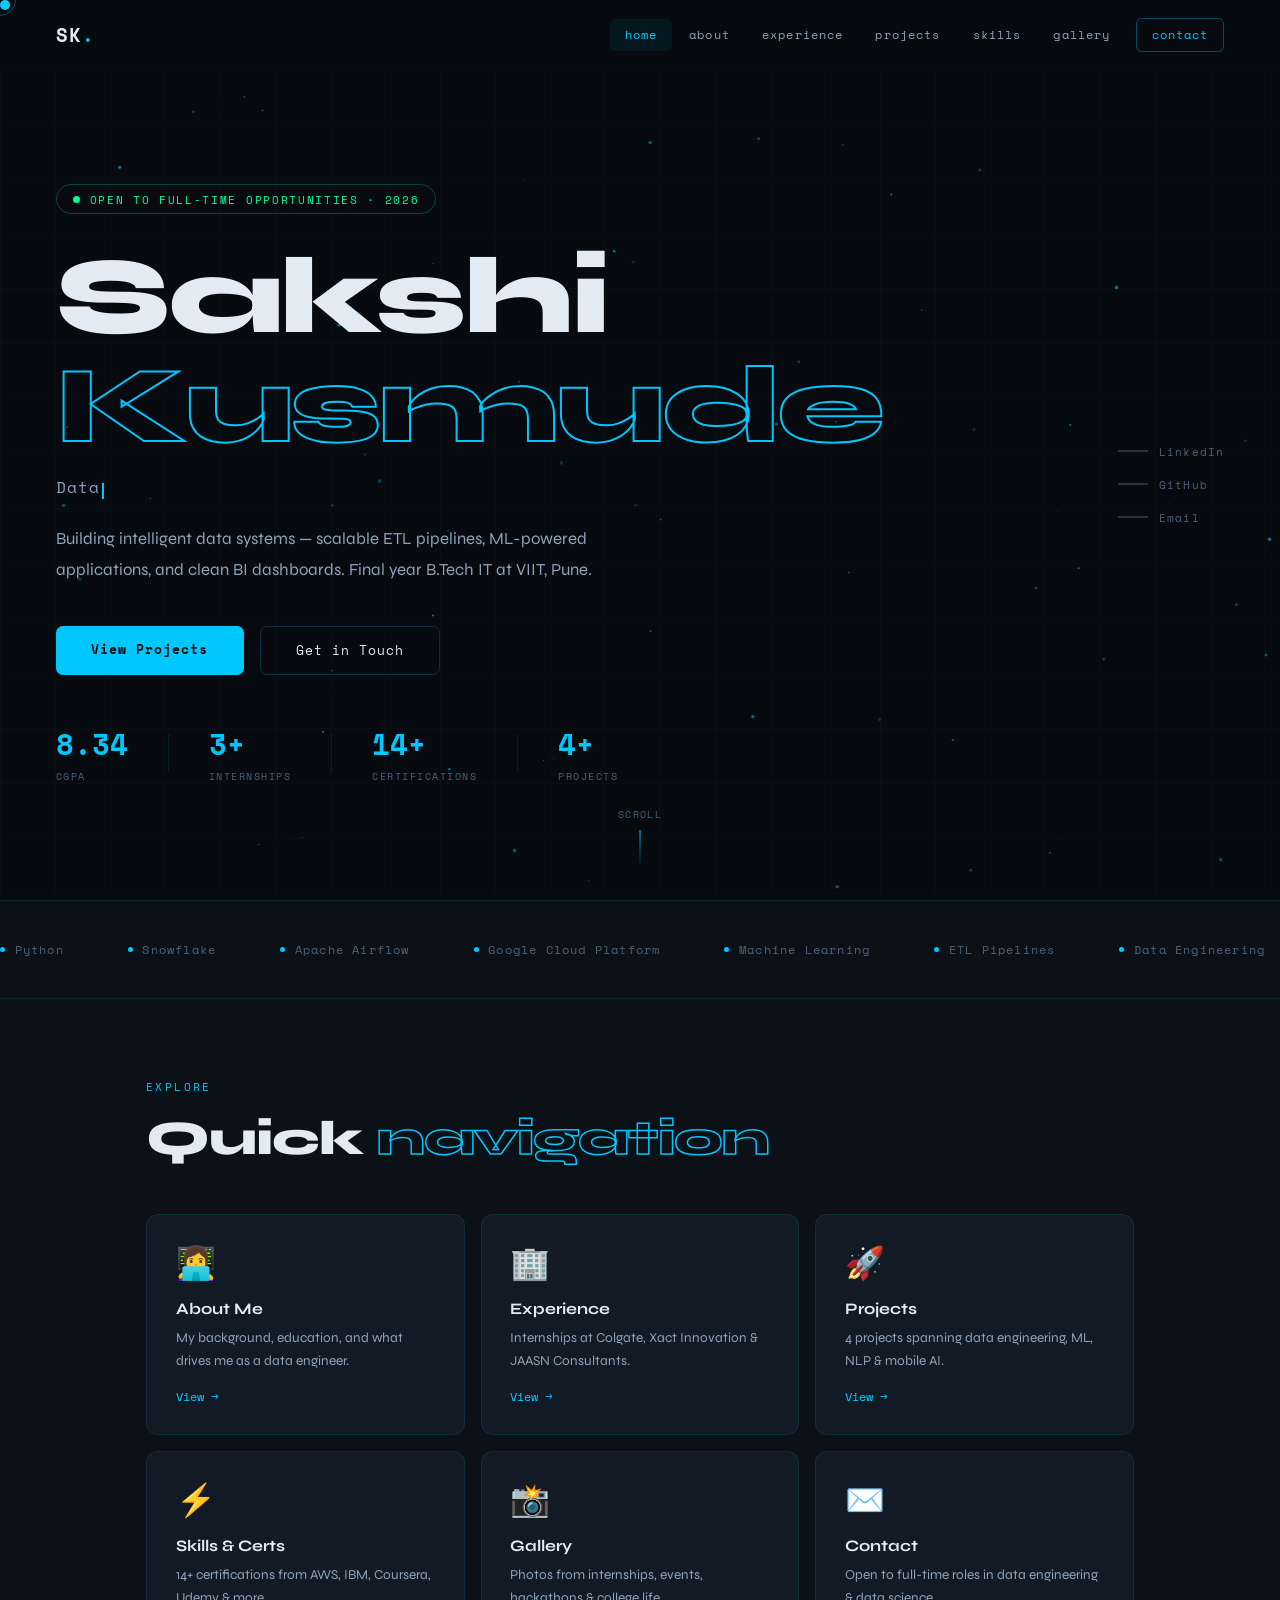
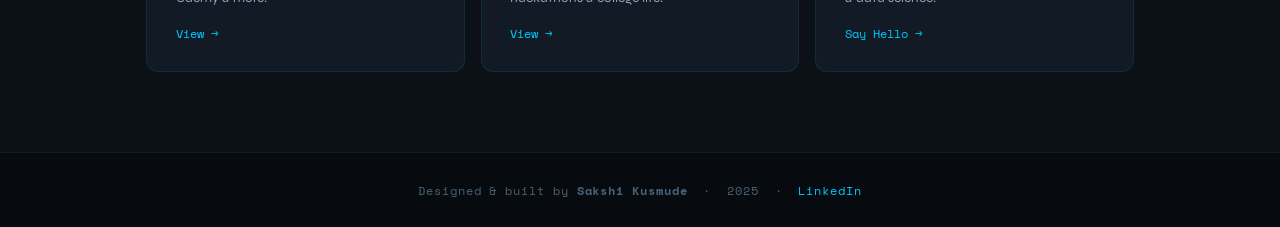
==== index.html @ 983f4f6b "Deploy static portfolio with gallery images" ====
<!DOCTYPE html>
<html lang="en">
<head>
  <meta charset="UTF-8"/><meta name="viewport" content="width=device-width, initial-scale=1.0"/>
  <title>Sakshi Kusmude — Data Engineer</title>
  <link rel="preconnect" href="https://fonts.googleapis.com">
  <link href="https://fonts.googleapis.com/css2?family=Space+Mono:wght@400;700&family=Syne:wght@400;600;700;800&display=swap" rel="stylesheet">
  <link rel="stylesheet" href="style.css"/>
  <style>
    body { cursor: none; }
    .hero-right { position: absolute; right: 3.5rem; top: 50%; transform: translateY(-50%); z-index: 2; display: flex; flex-direction: column; gap: 1rem; }
    .quick-link { display: flex; align-items: center; gap: 0.7rem; font-family: var(--mono); font-size: 0.7rem; letter-spacing: 0.1em; color: var(--text3); text-decoration: none; transition: color 0.2s; writing-mode: horizontal-tb; }
    .quick-link:hover { color: var(--accent); }
    .ql-line { width: 30px; height: 1px; background: currentColor; }
    @media (max-width: 900px) { .hero-right { display: none; } }

    /* mini about strip */
    .strip { background: var(--bg2); border-top: 1px solid var(--border); border-bottom: 1px solid var(--border); padding: 2.5rem 0; overflow: hidden; }
    .strip-inner { display: flex; gap: 4rem; animation: marquee 18s linear infinite; width: max-content; }
    @keyframes marquee { from { transform: translateX(0); } to { transform: translateX(-50%); } }
    .strip-item { display: flex; align-items: center; gap: 0.6rem; font-family: var(--mono); font-size: 0.75rem; color: var(--text3); letter-spacing: 0.1em; white-space: nowrap; }
    .strip-dot { width: 5px; height: 5px; background: var(--accent); border-radius: 50%; }

    /* featured section */
    .featured-section { padding: 5rem 0; background: var(--bg2); }
    .featured-grid { display: grid; grid-template-columns: repeat(3, 1fr); gap: 1rem; }
    .feat-card { background: var(--surface); border: 1px solid var(--border); border-radius: var(--radius); padding: 1.8rem; text-decoration: none; transition: all 0.3s; display: block; }
    .feat-card:hover { border-color: var(--border2); transform: translateY(-3px); box-shadow: var(--glow); }
    .feat-icon { font-size: 2rem; margin-bottom: 1rem; }
    .feat-title { font-size: 1rem; font-weight: 700; color: var(--text); margin-bottom: 0.5rem; }
    .feat-desc { font-size: 0.85rem; color: var(--text2); line-height: 1.7; }
    .feat-arrow { display: inline-block; margin-top: 1rem; font-family: var(--mono); font-size: 0.72rem; color: var(--accent); }
    @media (max-width: 900px) { .featured-grid { grid-template-columns: 1fr; } }
  </style>
</head>
<body>
  <nav class="nav" id="nav">
    <a href="index.html" class="nav-logo">SK<span>.</span></a>
    <ul class="nav-links">
      <li><a href="index.html" class="active">home</a></li>
      <li><a href="about.html">about</a></li>
      <li><a href="experience.html">experience</a></li>
      <li><a href="projects.html">projects</a></li>
      <li><a href="skills.html">skills</a></li>
      <li><a href="gallery.html">gallery</a></li>
      <li><a href="contact.html" class="nav-cta">contact</a></li>
    </ul>
    <button class="hamburger" id="hamburger"><span></span><span></span><span></span></button>
  </nav>

  <main class="page">
    <section class="hero">
      <canvas id="particleCanvas"></canvas>
      <div class="hero-grid-bg"></div>
      <div class="hero-content">
        <div class="hero-tag"><span class="dot"></span> Open to full-time opportunities · 2026</div>
        <h1 class="hero-name">Sakshi<br/><em>Kusmude</em></h1>
        <p class="hero-role"><span id="typed-role">Data Engineer</span><span class="cursor-blink"></span></p>
        <p class="hero-desc">Building intelligent data systems — scalable ETL pipelines, ML-powered applications, and clean BI dashboards. Final year B.Tech IT at VIIT, Pune.</p>
        <div class="hero-actions">
          <a href="projects.html" class="btn btn-primary">View Projects</a>
          <a href="contact.html" class="btn btn-secondary">Get in Touch</a>
        </div>
        <div class="hero-stats">
          <div class="stat"><span class="stat-num">8.34</span><span class="stat-label">CGPA</span></div>
          <div class="stat-divider"></div>
          <div class="stat"><span class="stat-num">3+</span><span class="stat-label">Internships</span></div>
          <div class="stat-divider"></div>
          <div class="stat"><span class="stat-num">14+</span><span class="stat-label">Certifications</span></div>
          <div class="stat-divider"></div>
          <div class="stat"><span class="stat-num">4+</span><span class="stat-label">Projects</span></div>
        </div>
      </div>
      <div class="hero-right">
        <a href="https://linkedin.com/in/sakshi-kusmude-2bb57525a" target="_blank" class="quick-link"><span class="ql-line"></span> LinkedIn</a>
        <a href="https://github.com" target="_blank" class="quick-link"><span class="ql-line"></span> GitHub</a>
        <a href="mailto:sakshikusmude699@gmail.com" class="quick-link"><span class="ql-line"></span> Email</a>
      </div>
      <div class="scroll-hint"><span>scroll</span><div class="scroll-line"></div></div>
    </section>

    <!-- MARQUEE STRIP -->
    <div class="strip">
      <div class="strip-inner">
        <span class="strip-item"><span class="strip-dot"></span> Python</span>
        <span class="strip-item"><span class="strip-dot"></span> Snowflake</span>
        <span class="strip-item"><span class="strip-dot"></span> Apache Airflow</span>
        <span class="strip-item"><span class="strip-dot"></span> Google Cloud Platform</span>
        <span class="strip-item"><span class="strip-dot"></span> Machine Learning</span>
        <span class="strip-item"><span class="strip-dot"></span> ETL Pipelines</span>
        <span class="strip-item"><span class="strip-dot"></span> Data Engineering</span>
        <span class="strip-item"><span class="strip-dot"></span> React Native</span>
        <span class="strip-item"><span class="strip-dot"></span> TensorFlow</span>
        <span class="strip-item"><span class="strip-dot"></span> SQL</span>
        <span class="strip-item"><span class="strip-dot"></span> DOMO</span>
        <span class="strip-item"><span class="strip-dot"></span> Tableau</span>
        <!-- duplicate for seamless loop -->
        <span class="strip-item"><span class="strip-dot"></span> Python</span>
        <span class="strip-item"><span class="strip-dot"></span> Snowflake</span>
        <span class="strip-item"><span class="strip-dot"></span> Apache Airflow</span>
        <span class="strip-item"><span class="strip-dot"></span> Google Cloud Platform</span>
        <span class="strip-item"><span class="strip-dot"></span> Machine Learning</span>
        <span class="strip-item"><span class="strip-dot"></span> ETL Pipelines</span>
        <span class="strip-item"><span class="strip-dot"></span> Data Engineering</span>
        <span class="strip-item"><span class="strip-dot"></span> React Native</span>
        <span class="strip-item"><span class="strip-dot"></span> TensorFlow</span>
        <span class="strip-item"><span class="strip-dot"></span> SQL</span>
        <span class="strip-item"><span class="strip-dot"></span> DOMO</span>
        <span class="strip-item"><span class="strip-dot"></span> Tableau</span>
      </div>
    </div>

    <!-- FEATURED CARDS -->
    <section class="featured-section">
      <div class="container">
        <div class="section-label">explore</div>
        <h2 class="section-title">Quick <em>navigation</em></h2>
        <div class="featured-grid">
          <a href="about.html" class="feat-card fade-up">
            <div class="feat-icon">👩‍💻</div>
            <div class="feat-title">About Me</div>
            <div class="feat-desc">My background, education, and what drives me as a data engineer.</div>
            <div class="feat-arrow">View →</div>
          </a>
          <a href="experience.html" class="feat-card fade-up">
            <div class="feat-icon">🏢</div>
            <div class="feat-title">Experience</div>
            <div class="feat-desc">Internships at Colgate, Xact Innovation & JAASN Consultants.</div>
            <div class="feat-arrow">View →</div>
          </a>
          <a href="projects.html" class="feat-card fade-up">
            <div class="feat-icon">🚀</div>
            <div class="feat-title">Projects</div>
            <div class="feat-desc">4 projects spanning data engineering, ML, NLP & mobile AI.</div>
            <div class="feat-arrow">View →</div>
          </a>
          <a href="skills.html" class="feat-card fade-up">
            <div class="feat-icon">⚡</div>
            <div class="feat-title">Skills & Certs</div>
            <div class="feat-desc">14+ certifications from AWS, IBM, Coursera, Udemy & more.</div>
            <div class="feat-arrow">View →</div>
          </a>
          <a href="gallery.html" class="feat-card fade-up">
            <div class="feat-icon">📸</div>
            <div class="feat-title">Gallery</div>
            <div class="feat-desc">Photos from internships, events, hackathons & college life.</div>
            <div class="feat-arrow">View →</div>
          </a>
          <a href="contact.html" class="feat-card fade-up">
            <div class="feat-icon">✉️</div>
            <div class="feat-title">Contact</div>
            <div class="feat-desc">Open to full-time roles in data engineering & data science.</div>
            <div class="feat-arrow">Say Hello →</div>
          </a>
        </div>
      </div>
    </section>
  </main>

  <footer class="footer">
    <p>Designed & built by <strong>Sakshi Kusmude</strong> &nbsp;·&nbsp; 2025 &nbsp;·&nbsp; <a href="https://linkedin.com/in/sakshi-kusmude-2bb57525a" target="_blank">LinkedIn</a></p>
  </footer>
  <script src="script.js"></script>
</body>
</html>
---- style.css ----
/* ===== RESET & BASE ===== */
*, *::before, *::after { box-sizing: border-box; margin: 0; padding: 0; }

:root {
  --bg: #070b0f;
  --bg2: #0c1118;
  --bg3: #101820;
  --surface: #121b25;
  --surface2: #172030;
  --border: rgba(0, 200, 255, 0.10);
  --border2: rgba(0, 200, 255, 0.20);
  --accent: #00c8ff;
  --accent2: #00ff99;
  --accent3: #7c3aed;
  --accent4: #ff6b35;
  --text: #e2eaf4;
  --text2: #8da3bb;
  --text3: #4a6278;
  --mono: 'Space Mono', monospace;
  --sans: 'Syne', sans-serif;
  --radius: 12px;
  --glow: 0 0 30px rgba(0, 200, 255, 0.12);
  --glow-strong: 0 0 60px rgba(0, 200, 255, 0.2);
  --nav-h: 68px;
}

html { scroll-behavior: smooth; }
body {
  background: var(--bg);
  color: var(--text);
  font-family: var(--sans);
  overflow-x: hidden;
}

::-webkit-scrollbar { width: 3px; }
::-webkit-scrollbar-track { background: var(--bg); }
::-webkit-scrollbar-thumb { background: var(--accent); border-radius: 4px; }

/* ===== CURSOR ===== */
.cursor { width: 10px; height: 10px; background: var(--accent); border-radius: 50%; position: fixed; top: 0; left: 0; pointer-events: none; z-index: 9999; transition: transform 0.1s; mix-blend-mode: screen; }
.cursor-ring { width: 32px; height: 32px; border: 1px solid rgba(0,200,255,0.35); border-radius: 50%; position: fixed; top: 0; left: 0; pointer-events: none; z-index: 9998; mix-blend-mode: screen; }

/* ===== NAV ===== */
.nav {
  position: fixed; top: 0; left: 0; right: 0; z-index: 100;
  display: flex; align-items: center; justify-content: space-between;
  padding: 0 3.5rem;
  height: var(--nav-h);
  transition: all 0.3s;
}
.nav.scrolled { background: rgba(7,11,15,0.95); backdrop-filter: blur(20px); border-bottom: 1px solid var(--border); }
.nav-logo { font-family: var(--mono); font-size: 1.2rem; font-weight: 700; color: var(--text); text-decoration: none; letter-spacing: 0.05em; }
.nav-logo span { color: var(--accent); }

.nav-links { display: flex; align-items: center; gap: 0.2rem; list-style: none; }
.nav-links a {
  font-family: var(--mono); font-size: 0.72rem; letter-spacing: 0.1em;
  color: var(--text2); text-decoration: none; text-transform: lowercase;
  padding: 0.45rem 0.9rem; border-radius: 6px;
  transition: all 0.2s;
}
.nav-links a:hover, .nav-links a.active { color: var(--accent); background: rgba(0,200,255,0.07); }
.nav-links a.nav-cta { color: var(--accent); border: 1px solid rgba(0,200,255,0.35); margin-left: 0.5rem; }
.nav-links a.nav-cta:hover { background: var(--accent); color: var(--bg); }

.hamburger { display: none; background: none; border: none; cursor: pointer; flex-direction: column; gap: 5px; padding: 4px; }
.hamburger span { display: block; width: 22px; height: 2px; background: var(--text2); transition: all 0.3s; border-radius: 2px; }

/* ===== PAGE WRAPPER ===== */
.page { min-height: 100vh; padding-top: var(--nav-h); }

/* ===== HERO (index) ===== */
.hero {
  min-height: calc(100vh - var(--nav-h));
  display: flex; align-items: center;
  padding: 4rem 3.5rem 4rem;
  position: relative; overflow: hidden;
}
#particleCanvas { position: absolute; inset: 0; width: 100%; height: 100%; }
.hero-grid-bg {
  position: absolute; inset: 0;
  background-image: linear-gradient(rgba(0,200,255,0.025) 1px, transparent 1px), linear-gradient(90deg, rgba(0,200,255,0.025) 1px, transparent 1px);
  background-size: 55px 55px;
}

.hero-content { position: relative; z-index: 2; max-width: 900px; animation: fadeUp 1s ease 0.1s both; }
@keyframes fadeUp { from { opacity: 0; transform: translateY(28px); } to { opacity: 1; transform: translateY(0); } }

.hero-tag { display: inline-flex; align-items: center; gap: 0.6rem; font-family: var(--mono); font-size: 0.7rem; letter-spacing: 0.15em; color: var(--accent2); text-transform: uppercase; margin-bottom: 1.8rem; padding: 0.35rem 1rem; border: 1px solid rgba(0,255,153,0.25); border-radius: 20px; }
.dot { width: 7px; height: 7px; background: var(--accent2); border-radius: 50%; animation: pulse 2s infinite; }
@keyframes pulse { 0%,100%{opacity:1;transform:scale(1)} 50%{opacity:0.4;transform:scale(0.75)} }

.hero-name { font-family: var(--sans); font-size: clamp(3.5rem, 8.5vw, 7.5rem); font-weight: 800; line-height: 1.0; color: var(--text); margin-bottom: 0.9rem; letter-spacing: -0.03em; }
.hero-name em { font-style: normal; color: transparent; -webkit-text-stroke: 2px var(--accent); }
.hero-role { font-family: var(--mono); font-size: 1rem; color: var(--text2); letter-spacing: 0.06em; margin-bottom: 1.4rem; min-height: 1.6em; }
.cursor-blink { display: inline-block; width: 2px; height: 1em; background: var(--accent); animation: blink 1s infinite; vertical-align: text-bottom; margin-left: 2px; }
@keyframes blink { 0%,100%{opacity:1} 50%{opacity:0} }
.hero-desc { font-size: 1.05rem; color: var(--text2); max-width: 560px; line-height: 1.85; margin-bottom: 2.5rem; }
.hero-actions { display: flex; gap: 1rem; flex-wrap: wrap; margin-bottom: 3rem; }

.btn { display: inline-block; font-family: var(--mono); font-size: 0.8rem; letter-spacing: 0.08em; text-decoration: none; border-radius: 7px; transition: all 0.25s; cursor: pointer; border: none; }
.btn-primary { padding: 0.9rem 2.2rem; background: var(--accent); color: var(--bg); font-weight: 700; }
.btn-primary:hover { background: var(--accent2); box-shadow: 0 0 30px rgba(0,200,255,0.35); transform: translateY(-2px); }
.btn-secondary { padding: 0.9rem 2.2rem; background: transparent; color: var(--text); border: 1px solid var(--border2); }
.btn-secondary:hover { border-color: var(--accent); color: var(--accent); transform: translateY(-2px); }
.btn-lg { padding: 1.1rem 2.8rem; font-size: 0.88rem; }

.hero-stats { display: flex; align-items: center; gap: 2.5rem; }
.stat { display: flex; flex-direction: column; gap: 0.2rem; }
.stat-num { font-family: var(--mono); font-size: 1.8rem; font-weight: 700; color: var(--accent); }
.stat-label { font-family: var(--mono); font-size: 0.62rem; letter-spacing: 0.15em; color: var(--text3); text-transform: uppercase; }
.stat-divider { width: 1px; height: 38px; background: var(--border); }

.scroll-hint { position: absolute; bottom: 2rem; left: 50%; transform: translateX(-50%); display: flex; flex-direction: column; align-items: center; gap: 0.5rem; font-family: var(--mono); font-size: 0.62rem; letter-spacing: 0.15em; color: var(--text3); text-transform: uppercase; }
.scroll-line { width: 1px; height: 38px; background: linear-gradient(to bottom, var(--accent), transparent); animation: scrollAnim 2s infinite; }
@keyframes scrollAnim { 0%{transform:scaleY(0);transform-origin:top;opacity:0} 50%{transform:scaleY(1);opacity:1} 100%{transform:scaleY(0);transform-origin:bottom;opacity:0} }

/* ===== SECTION COMMONS ===== */
.section { padding: 6rem 0; }
.container { max-width: 1100px; margin: 0 auto; padding: 0 3.5rem; }
.section-label { font-family: var(--mono); font-size: 0.68rem; letter-spacing: 0.22em; color: var(--accent); text-transform: uppercase; margin-bottom: 1rem; }
.section-title { font-family: var(--sans); font-size: clamp(2rem, 3.8vw, 3rem); font-weight: 800; color: var(--text); margin-bottom: 3rem; line-height: 1.15; letter-spacing: -0.02em; }
.section-title em { font-style: normal; color: transparent; -webkit-text-stroke: 1.5px var(--accent); }
.section-desc { font-size: 1rem; color: var(--text2); max-width: 560px; line-height: 1.85; margin-bottom: 3rem; margin-top: -1.5rem; }

/* accent tags */
.tech-tags { display: flex; flex-wrap: wrap; gap: 0.45rem; }
.tech-tags span { font-family: var(--mono); font-size: 0.68rem; color: var(--accent); background: rgba(0,200,255,0.07); border: 1px solid rgba(0,200,255,0.18); padding: 0.22rem 0.65rem; border-radius: 4px; }

/* ===== ABOUT PAGE ===== */
.about-grid { display: grid; grid-template-columns: 340px 1fr; gap: 4rem; align-items: start; }
.about-card { background: var(--surface); border: 1px solid var(--border); border-radius: var(--radius); padding: 2rem; position: relative; overflow: hidden; box-shadow: var(--glow); }
.about-card::before { content:''; position: absolute; top: 0; left: 0; right: 0; height: 2px; background: linear-gradient(to right, var(--accent), var(--accent2)); }

.avatar-wrap { display: flex; justify-content: center; margin-bottom: 1.5rem; }
.avatar { width: 90px; height: 90px; background: var(--surface2); border-radius: 50%; display: flex; align-items: center; justify-content: center; font-family: var(--sans); font-size: 1.6rem; font-weight: 800; color: var(--accent); position: relative; }
.avatar-ring { position: absolute; inset: -5px; border-radius: 50%; border: 2px solid var(--accent); border-top-color: transparent; animation: spin 8s linear infinite; }
@keyframes spin { to { transform: rotate(360deg); } }
.avatar-photo { width: 90px; height: 90px; border-radius: 50%; object-fit: cover; }

.detail-row { display: flex; align-items: center; gap: 0.8rem; font-family: var(--mono); font-size: 0.78rem; color: var(--text2); padding: 0.55rem 0; border-bottom: 1px solid var(--border); }
.detail-row:last-child { border-bottom: none; }
.detail-icon { font-size: 1rem; flex-shrink: 0; }

.about-text { font-size: 0.98rem; color: var(--text2); line-height: 1.9; margin-bottom: 1.2rem; }
.about-text strong { color: var(--text); }
.social-links { display: flex; gap: 0.8rem; margin-top: 1.5rem; flex-wrap: wrap; }
.social-link { display: inline-flex; align-items: center; gap: 0.5rem; font-family: var(--mono); font-size: 0.75rem; color: var(--text2); text-decoration: none; padding: 0.5rem 1rem; border: 1px solid var(--border); border-radius: 6px; transition: all 0.2s; }
.social-link svg { width: 14px; height: 14px; }
.social-link:hover { border-color: var(--accent); color: var(--accent); }

.coursework-grid { display: grid; grid-template-columns: repeat(3, 1fr); gap: 0.7rem; margin-top: 1.5rem; }
.course-chip { font-family: var(--mono); font-size: 0.72rem; color: var(--text2); background: var(--surface); border: 1px solid var(--border); padding: 0.5rem 0.8rem; border-radius: 6px; text-align: center; transition: all 0.2s; }
.course-chip:hover { border-color: var(--accent); color: var(--accent); }

/* ===== EXPERIENCE PAGE ===== */
.timeline { display: flex; flex-direction: column; gap: 2rem; position: relative; padding-left: 2rem; }
.timeline::before { content:''; position: absolute; left: 0; top: 12px; bottom: 12px; width: 1px; background: linear-gradient(to bottom, var(--accent), var(--accent3) 60%, transparent); }
.timeline-dot { position: absolute; left: -2.45rem; top: 1.8rem; width: 10px; height: 10px; background: var(--accent); border-radius: 50%; box-shadow: 0 0 12px var(--accent); }
.timeline-item { position: relative; }
.timeline-card { background: var(--surface); border: 1px solid var(--border); border-radius: var(--radius); padding: 2rem 2.5rem; transition: all 0.3s; position: relative; overflow: hidden; }
.timeline-card::before { content:''; position: absolute; top: 0; left: 0; right: 0; height: 2px; background: linear-gradient(to right, var(--accent), transparent); transform: scaleX(0); transform-origin: left; transition: transform 0.4s; }
.timeline-card:hover { border-color: var(--border2); box-shadow: var(--glow); }
.timeline-card:hover::before { transform: scaleX(1); }
.timeline-header { display: flex; justify-content: space-between; align-items: flex-start; margin-bottom: 1.2rem; flex-wrap: wrap; gap: 0.8rem; }
.job-title { font-size: 1.1rem; font-weight: 700; color: var(--text); margin-bottom: 0.3rem; }
.company { font-family: var(--mono); font-size: 0.78rem; color: var(--accent); }
.timeline-meta { display: flex; flex-direction: column; align-items: flex-end; gap: 0.35rem; }
.period-tag { font-family: var(--mono); font-size: 0.72rem; color: var(--text2); background: var(--surface2); padding: 0.22rem 0.7rem; border-radius: 4px; }
.loc-tag { font-family: var(--mono); font-size: 0.68rem; color: var(--text3); }
.job-bullets { list-style: none; display: flex; flex-direction: column; gap: 0.65rem; margin-bottom: 1.5rem; }
.job-bullets li { font-size: 0.9rem; color: var(--text2); line-height: 1.75; padding-left: 1.2rem; position: relative; }
.job-bullets li::before { content:'▸'; position: absolute; left: 0; color: var(--accent); font-size: 0.75rem; top: 0.1rem; }
.job-bullets li strong { color: var(--text); }

/* ===== PROJECTS PAGE ===== */
.projects-filter { display: flex; gap: 0.6rem; margin-bottom: 2.5rem; flex-wrap: wrap; }
.filter-btn { font-family: var(--mono); font-size: 0.72rem; letter-spacing: 0.1em; padding: 0.4rem 1rem; border-radius: 20px; border: 1px solid var(--border); background: transparent; color: var(--text2); cursor: pointer; transition: all 0.2s; }
.filter-btn:hover, .filter-btn.active { background: rgba(0,200,255,0.1); border-color: var(--accent); color: var(--accent); }

.projects-grid { display: grid; grid-template-columns: repeat(2, 1fr); gap: 1.5rem; }
.project-card { background: var(--surface); border: 1px solid var(--border); border-radius: var(--radius); padding: 2.2rem; position: relative; overflow: hidden; transition: all 0.35s; display: flex; flex-direction: column; }
.project-card:hover { border-color: var(--border2); transform: translateY(-4px); box-shadow: var(--glow-strong); }
.project-card.featured { border-color: rgba(0,255,153,0.2); }
.project-card.featured:hover { border-color: rgba(0,255,153,0.45); box-shadow: 0 0 60px rgba(0,255,153,0.15); }
.project-glow { position: absolute; top: -50px; right: -50px; width: 160px; height: 160px; background: radial-gradient(circle, rgba(0,200,255,0.05), transparent 70%); border-radius: 50%; pointer-events: none; }
.project-number { font-family: var(--mono); font-size: 0.65rem; color: var(--text3); letter-spacing: 0.15em; margin-bottom: 0.8rem; }
.project-badge { position: absolute; top: 1rem; right: 1rem; font-family: var(--mono); font-size: 0.62rem; letter-spacing: 0.12em; color: var(--accent2); background: rgba(0,255,153,0.08); border: 1px solid rgba(0,255,153,0.25); padding: 0.18rem 0.65rem; border-radius: 20px; text-transform: uppercase; }
.project-icon { font-size: 2.2rem; margin-bottom: 0.9rem; }
.project-title { font-size: 1.1rem; font-weight: 700; color: var(--text); margin-bottom: 0.7rem; }
.project-desc { font-size: 0.88rem; color: var(--text2); line-height: 1.78; margin-bottom: 1.2rem; flex: 1; }
.project-links { display: flex; gap: 0.7rem; margin-top: auto; }
.proj-link { display: inline-flex; align-items: center; gap: 0.45rem; font-family: var(--mono); font-size: 0.72rem; color: var(--text2); text-decoration: none; padding: 0.38rem 0.9rem; border: 1px solid var(--border); border-radius: 5px; transition: all 0.2s; }
.proj-link svg { width: 13px; height: 13px; }
.proj-link:hover { color: var(--accent); border-color: var(--accent); }

/* ===== SKILLS PAGE ===== */
.skills-layout { display: grid; grid-template-columns: 1fr 1fr; gap: 1.5rem; margin-bottom: 4rem; }
.skill-group { background: var(--surface); border: 1px solid var(--border); border-radius: var(--radius); padding: 2rem; transition: all 0.3s; }
.skill-group:hover { border-color: var(--border2); box-shadow: var(--glow); }
.sg-icon { font-size: 1.8rem; margin-bottom: 0.8rem; }
.sg-title { font-family: var(--mono); font-size: 0.72rem; letter-spacing: 0.15em; color: var(--text2); text-transform: uppercase; margin-bottom: 1rem; }
.skill-pills { display: flex; flex-wrap: wrap; gap: 0.45rem; }
.skill-pill { font-family: var(--mono); font-size: 0.73rem; color: var(--text); background: var(--surface2); border: 1px solid var(--border); padding: 0.38rem 0.85rem; border-radius: 20px; transition: all 0.2s; }
.skill-pill:hover { background: rgba(0,200,255,0.1); border-color: var(--accent); color: var(--accent); }

/* certs */
.certs-wrap { margin-bottom: 3.5rem; }
.sub-heading { font-family: var(--mono); font-size: 0.7rem; letter-spacing: 0.2em; color: var(--text3); text-transform: uppercase; margin-bottom: 1.5rem; padding-bottom: 0.7rem; border-bottom: 1px solid var(--border); }
.certs-grid { display: grid; grid-template-columns: repeat(3, 1fr); gap: 1rem; }
.cert-card { display: flex; align-items: center; gap: 1rem; background: var(--surface); border: 1px solid var(--border); border-radius: var(--radius); padding: 1.2rem 1.4rem; transition: all 0.25s; }
.cert-card:hover { border-color: var(--border2); box-shadow: var(--glow); }
.cert-logo { font-family: var(--mono); font-size: 0.68rem; font-weight: 700; color: var(--bg); background: var(--accent); padding: 0.35rem 0.55rem; border-radius: 5px; min-width: 42px; text-align: center; flex-shrink: 0; }
.cert-logo.ibm { background: #1f70c1; }
.cert-logo.udemy { background: #a435f0; }
.cert-logo.jhu { background: #002d72; }
.cert-logo.coursera { background: #0056d2; }
.cert-logo.unstop { background: #e63946; }
.cert-name { font-size: 0.82rem; font-weight: 600; color: var(--text); margin-bottom: 0.2rem; }
.cert-issuer { font-family: var(--mono); font-size: 0.68rem; color: var(--text3); margin-bottom: 0.15rem; }
.cert-date { font-family: var(--mono); font-size: 0.65rem; color: var(--accent); }
.cert-id { font-family: var(--mono); font-size: 0.6rem; color: var(--text3); word-break: break-all; }

/* education */
.edu-grid { display: flex; flex-direction: column; gap: 1rem; }
.edu-card { display: flex; align-items: flex-start; gap: 2rem; background: var(--surface); border: 1px solid var(--border); border-radius: var(--radius); padding: 1.6rem 2rem; transition: all 0.25s; }
.edu-card:hover { border-color: var(--border2); box-shadow: var(--glow); }
.edu-year { font-family: var(--mono); font-size: 0.72rem; color: var(--accent); white-space: nowrap; padding-top: 0.2rem; min-width: 95px; }
.edu-details h4 { font-size: 1rem; font-weight: 700; color: var(--text); margin-bottom: 0.3rem; }
.edu-details p { font-family: var(--mono); font-size: 0.76rem; color: var(--text2); margin-bottom: 0.5rem; }
.edu-score { font-family: var(--mono); font-size: 0.72rem; color: var(--accent2); background: rgba(0,255,153,0.08); border: 1px solid rgba(0,255,153,0.2); padding: 0.2rem 0.7rem; border-radius: 4px; }

/* ===== GALLERY PAGE ===== */
.gallery-intro { color: var(--text2); font-size: 0.95rem; line-height: 1.8; margin-bottom: 2.5rem; max-width: 600px; }
.gallery-grid { columns: 3; gap: 1rem; }
.gallery-item { break-inside: avoid; margin-bottom: 1rem; border-radius: var(--radius); overflow: hidden; border: 1px solid var(--border); position: relative; cursor: pointer; transition: all 0.3s; }
.gallery-item:hover { border-color: var(--border2); transform: scale(1.02); box-shadow: var(--glow-strong); }
.gallery-item img { display: block; width: 100%; height: auto; object-fit: cover; transition: transform 0.4s; }
.gallery-item:hover img { transform: scale(1.04); }
.gallery-placeholder { background: var(--surface); aspect-ratio: 4/3; display: flex; flex-direction: column; align-items: center; justify-content: center; gap: 0.7rem; color: var(--text3); }
.gallery-placeholder .ph-icon { font-size: 2.5rem; }
.gallery-placeholder p { font-family: var(--mono); font-size: 0.72rem; letter-spacing: 0.1em; text-align: center; padding: 0 1rem; }
.gallery-overlay { position: absolute; inset: 0; background: rgba(7,11,15,0.8); display: flex; align-items: flex-end; padding: 1rem; opacity: 0; transition: opacity 0.3s; }
.gallery-item:hover .gallery-overlay { opacity: 1; }
.gallery-caption { font-family: var(--mono); font-size: 0.72rem; color: var(--text); }

/* upload area */
.upload-zone { border: 2px dashed var(--border2); border-radius: var(--radius); padding: 3rem 2rem; text-align: center; margin-bottom: 3rem; transition: all 0.3s; cursor: pointer; }
.upload-zone:hover { border-color: var(--accent); background: rgba(0,200,255,0.03); }
.upload-zone p { font-family: var(--mono); font-size: 0.8rem; color: var(--text3); margin-top: 0.7rem; }
.upload-zone .upload-icon { font-size: 2.5rem; }
.upload-input { display: none; }

/* ===== CONTACT PAGE ===== */
.contact-layout { display: grid; grid-template-columns: 1fr 1.3fr; gap: 4rem; align-items: start; }
.contact-info-card { background: var(--surface); border: 1px solid var(--border); border-radius: var(--radius); padding: 2.5rem; position: relative; overflow: hidden; }
.contact-info-card::before { content:''; position: absolute; top: 0; left: 0; right: 0; height: 2px; background: linear-gradient(to right, var(--accent), var(--accent2)); }
.contact-detail { display: flex; align-items: center; gap: 1rem; padding: 1rem 0; border-bottom: 1px solid var(--border); }
.contact-detail:last-of-type { border-bottom: none; }
.cd-icon { width: 38px; height: 38px; background: rgba(0,200,255,0.08); border: 1px solid var(--border); border-radius: 8px; display: flex; align-items: center; justify-content: center; font-size: 1.1rem; flex-shrink: 0; }
.cd-label { font-family: var(--mono); font-size: 0.65rem; letter-spacing: 0.12em; color: var(--text3); text-transform: uppercase; margin-bottom: 0.2rem; }
.cd-value { font-size: 0.9rem; color: var(--text2); text-decoration: none; transition: color 0.2s; }
.cd-value:hover { color: var(--accent); }

.contact-form { background: var(--surface); border: 1px solid var(--border); border-radius: var(--radius); padding: 2.5rem; }
.form-group { margin-bottom: 1.4rem; }
.form-label { font-family: var(--mono); font-size: 0.68rem; letter-spacing: 0.15em; color: var(--text3); text-transform: uppercase; display: block; margin-bottom: 0.6rem; }
.form-input, .form-textarea {
  width: 100%; background: var(--bg3); border: 1px solid var(--border);
  border-radius: 7px; padding: 0.85rem 1rem; color: var(--text);
  font-family: var(--sans); font-size: 0.92rem;
  transition: border-color 0.2s, box-shadow 0.2s;
  outline: none; resize: none;
}
.form-input:focus, .form-textarea:focus { border-color: var(--accent); box-shadow: 0 0 0 3px rgba(0,200,255,0.08); }
.form-textarea { min-height: 130px; }

/* ===== FOOTER ===== */
.footer { background: var(--bg); border-top: 1px solid var(--border); padding: 1.8rem; text-align: center; font-family: var(--mono); font-size: 0.72rem; color: var(--text3); letter-spacing: 0.08em; }
.footer a { color: var(--accent); text-decoration: none; }

/* ===== FADE IN ===== */
.fade-up { opacity: 0; transform: translateY(28px); transition: opacity 0.7s ease, transform 0.7s ease; }
.fade-up.visible { opacity: 1; transform: translateY(0); }

/* ===== MOBILE ===== */
@media (max-width: 900px) {
  .nav { padding: 0 1.5rem; }
  .nav-links { display: none; }
  .hamburger { display: flex; }
  .nav-links.open { display: flex; flex-direction: column; position: fixed; inset: 0; background: rgba(7,11,15,0.98); backdrop-filter: blur(20px); align-items: center; justify-content: center; gap: 2rem; z-index: 99; }
  .nav-links.open a { font-size: 1rem; }
  .hero, .container { padding-left: 1.5rem; padding-right: 1.5rem; }
  .about-grid, .contact-layout { grid-template-columns: 1fr; gap: 2rem; }
  .projects-grid { grid-template-columns: 1fr; }
  .skills-layout { grid-template-columns: 1fr; }
  .certs-grid { grid-template-columns: 1fr 1fr; }
  .gallery-grid { columns: 2; }
  .hero-stats { flex-wrap: wrap; gap: 1.5rem; }
  .coursework-grid { grid-template-columns: 1fr 1fr; }
  .timeline-header { flex-direction: column; }
  .timeline-meta { align-items: flex-start; }
}
@media (max-width: 480px) {
  .hero-actions { flex-direction: column; }
  .certs-grid { grid-template-columns: 1fr; }
  .gallery-grid { columns: 1; }
}
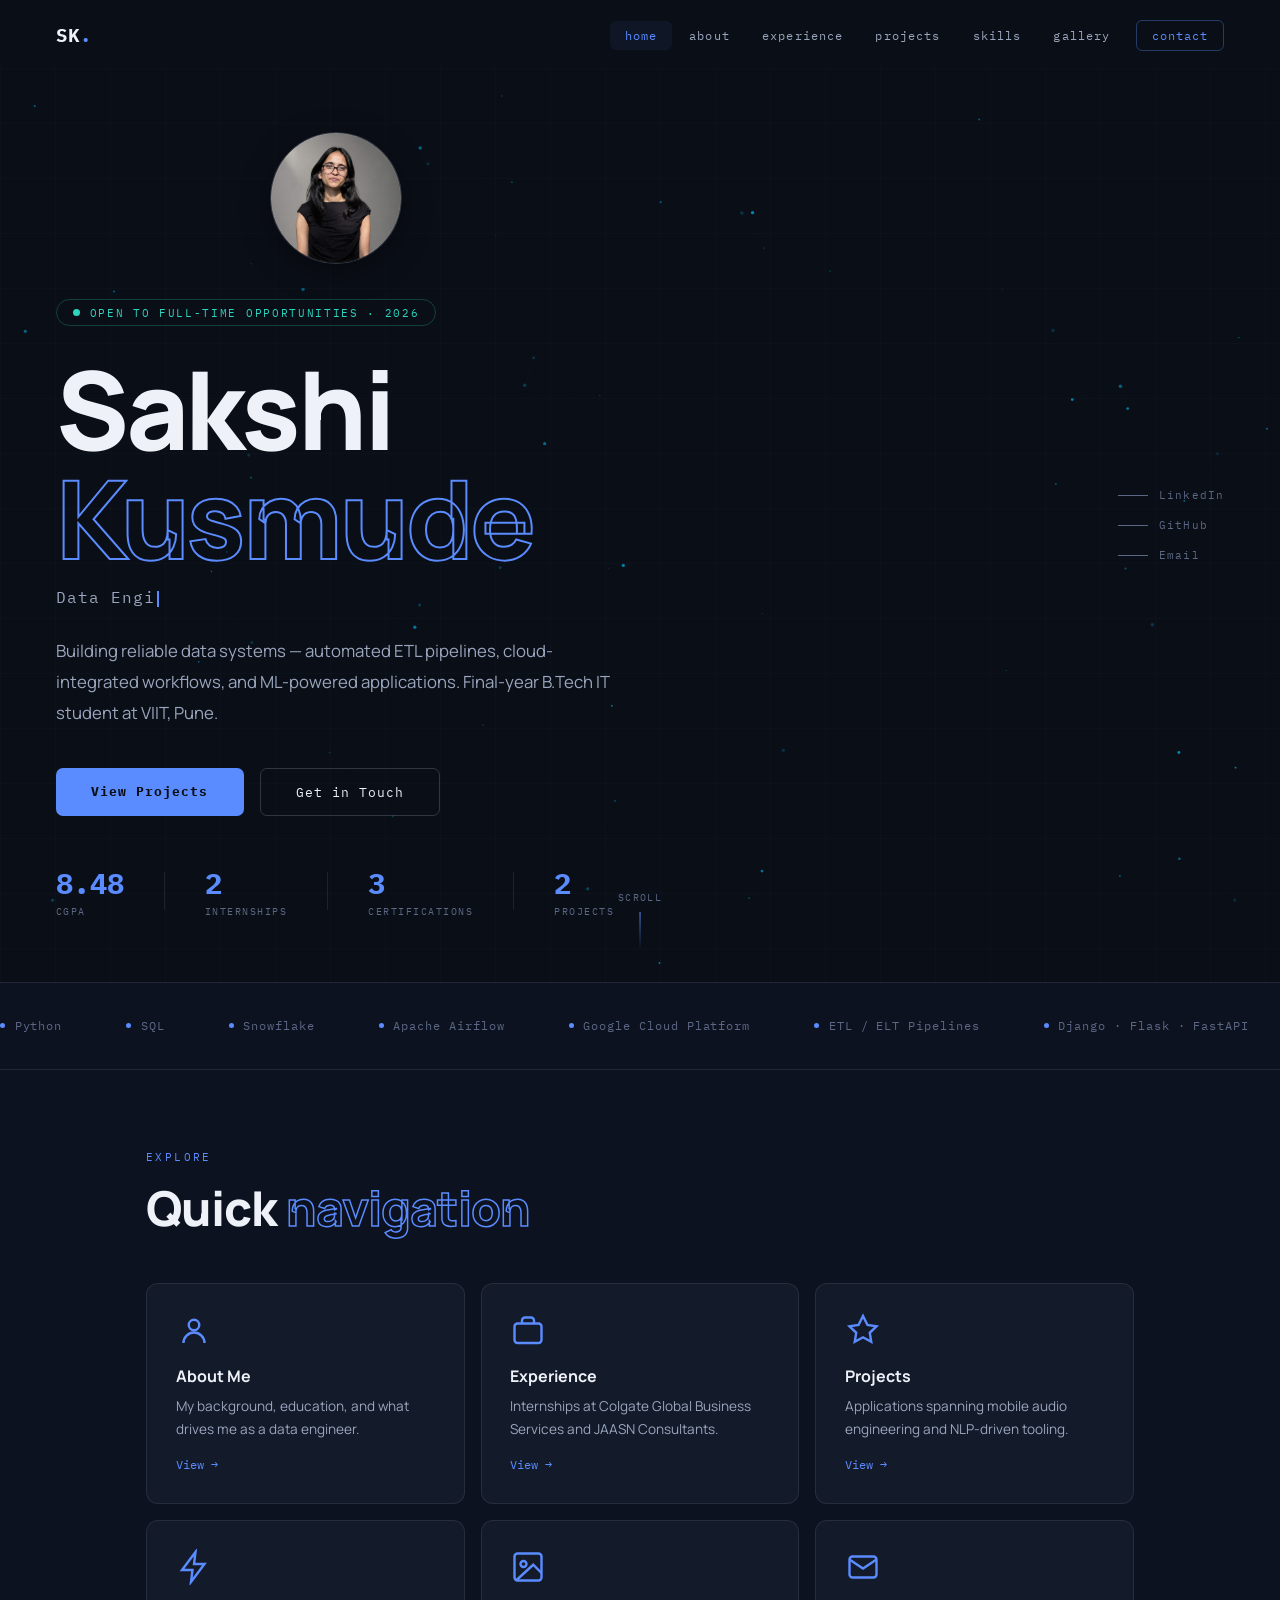
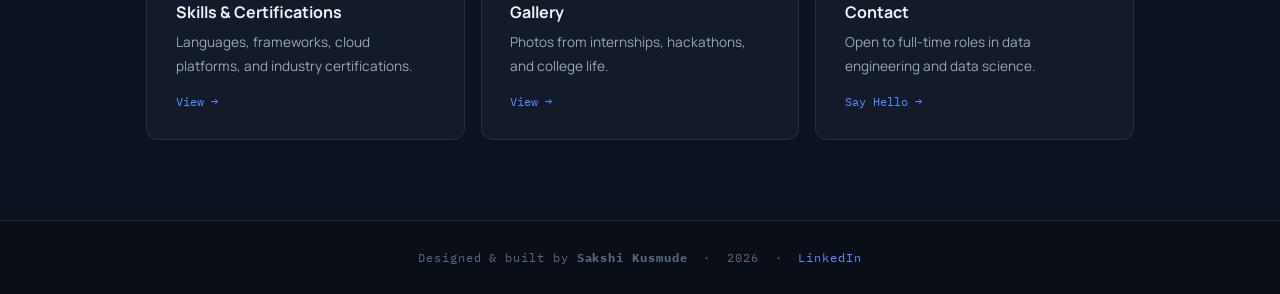
==== commit a71110f3: "updated" ====
--- a/index.html
+++ b/index.html
@@ -3,11 +3,11 @@
 <head>
   <meta charset="UTF-8"/><meta name="viewport" content="width=device-width, initial-scale=1.0"/>
   <title>Sakshi Kusmude — Data Engineer</title>
+  <meta name="description" content="Sakshi Kusmude — Data Engineering student and intern building ETL pipelines, cloud-integrated data systems, and ML-powered applications."/>
   <link rel="preconnect" href="https://fonts.googleapis.com">
-  <link href="https://fonts.googleapis.com/css2?family=Space+Mono:wght@400;700&family=Syne:wght@400;600;700;800&display=swap" rel="stylesheet">
+  <link href="https://fonts.googleapis.com/css2?family=IBM+Plex+Mono:wght@400;500;700&family=Manrope:wght@400;500;600;700;800&display=swap" rel="stylesheet">
   <link rel="stylesheet" href="style.css"/>
   <style>
-    body { cursor: none; }
     .hero-right { position: absolute; right: 3.5rem; top: 50%; transform: translateY(-50%); z-index: 2; display: flex; flex-direction: column; gap: 1rem; }
     .quick-link { display: flex; align-items: center; gap: 0.7rem; font-family: var(--mono); font-size: 0.7rem; letter-spacing: 0.1em; color: var(--text3); text-decoration: none; transition: color 0.2s; writing-mode: horizontal-tb; }
     .quick-link:hover { color: var(--accent); }
@@ -15,10 +15,10 @@
     @media (max-width: 900px) { .hero-right { display: none; } }
 
     /* mini about strip */
-    .strip { background: var(--bg2); border-top: 1px solid var(--border); border-bottom: 1px solid var(--border); padding: 2.5rem 0; overflow: hidden; }
-    .strip-inner { display: flex; gap: 4rem; animation: marquee 18s linear infinite; width: max-content; }
+    .strip { background: var(--bg2); border-top: 1px solid var(--border); border-bottom: 1px solid var(--border); padding: 2.2rem 0; overflow: hidden; }
+    .strip-inner { display: flex; gap: 4rem; animation: marquee 24s linear infinite; width: max-content; }
     @keyframes marquee { from { transform: translateX(0); } to { transform: translateX(-50%); } }
-    .strip-item { display: flex; align-items: center; gap: 0.6rem; font-family: var(--mono); font-size: 0.75rem; color: var(--text3); letter-spacing: 0.1em; white-space: nowrap; }
+    .strip-item { display: flex; align-items: center; gap: 0.6rem; font-family: var(--mono); font-size: 0.74rem; color: var(--text3); letter-spacing: 0.08em; white-space: nowrap; }
     .strip-dot { width: 5px; height: 5px; background: var(--accent); border-radius: 50%; }
 
     /* featured section */
@@ -26,7 +26,8 @@
     .featured-grid { display: grid; grid-template-columns: repeat(3, 1fr); gap: 1rem; }
     .feat-card { background: var(--surface); border: 1px solid var(--border); border-radius: var(--radius); padding: 1.8rem; text-decoration: none; transition: all 0.3s; display: block; }
     .feat-card:hover { border-color: var(--border2); transform: translateY(-3px); box-shadow: var(--glow); }
-    .feat-icon { font-size: 2rem; margin-bottom: 1rem; }
+    .feat-icon { width: 36px; height: 36px; margin-bottom: 1rem; color: var(--accent); }
+    .feat-icon svg { width: 100%; height: 100%; }
     .feat-title { font-size: 1rem; font-weight: 700; color: var(--text); margin-bottom: 0.5rem; }
     .feat-desc { font-size: 0.85rem; color: var(--text2); line-height: 1.7; }
     .feat-arrow { display: inline-block; margin-top: 1rem; font-family: var(--mono); font-size: 0.72rem; color: var(--accent); }
@@ -53,27 +54,30 @@
       <canvas id="particleCanvas"></canvas>
       <div class="hero-grid-bg"></div>
       <div class="hero-content">
+        <div class="hero-photo-wrap">
+          <div class="hero-photo"><img src="images/profile.jpg" alt="Sakshi Kusmude"/></div>
+        </div>
         <div class="hero-tag"><span class="dot"></span> Open to full-time opportunities · 2026</div>
         <h1 class="hero-name">Sakshi<br/><em>Kusmude</em></h1>
         <p class="hero-role"><span id="typed-role">Data Engineer</span><span class="cursor-blink"></span></p>
-        <p class="hero-desc">Building intelligent data systems — scalable ETL pipelines, ML-powered applications, and clean BI dashboards. Final year B.Tech IT at VIIT, Pune.</p>
+        <p class="hero-desc">Building reliable data systems — automated ETL pipelines, cloud-integrated workflows, and ML-powered applications. Final-year B.Tech IT student at VIIT, Pune.</p>
         <div class="hero-actions">
           <a href="projects.html" class="btn btn-primary">View Projects</a>
           <a href="contact.html" class="btn btn-secondary">Get in Touch</a>
         </div>
         <div class="hero-stats">
-          <div class="stat"><span class="stat-num">8.34</span><span class="stat-label">CGPA</span></div>
+          <div class="stat"><span class="stat-num">8.48</span><span class="stat-label">CGPA</span></div>
           <div class="stat-divider"></div>
-          <div class="stat"><span class="stat-num">3+</span><span class="stat-label">Internships</span></div>
+          <div class="stat"><span class="stat-num">2</span><span class="stat-label">Internships</span></div>
           <div class="stat-divider"></div>
-          <div class="stat"><span class="stat-num">14+</span><span class="stat-label">Certifications</span></div>
+          <div class="stat"><span class="stat-num">3</span><span class="stat-label">Certifications</span></div>
           <div class="stat-divider"></div>
-          <div class="stat"><span class="stat-num">4+</span><span class="stat-label">Projects</span></div>
+          <div class="stat"><span class="stat-num">2</span><span class="stat-label">Projects</span></div>
         </div>
       </div>
       <div class="hero-right">
-        <a href="https://linkedin.com/in/sakshi-kusmude-2bb57525a" target="_blank" class="quick-link"><span class="ql-line"></span> LinkedIn</a>
-        <a href="https://github.com" target="_blank" class="quick-link"><span class="ql-line"></span> GitHub</a>
+        <a href="https://www.linkedin.com/in/sakshi-kusmude-2bb57525a" target="_blank" class="quick-link"><span class="ql-line"></span> LinkedIn</a>
+        <a href="https://github.com/sakshikusmude699-del" target="_blank" class="quick-link"><span class="ql-line"></span> GitHub</a>
         <a href="mailto:sakshikusmude699@gmail.com" class="quick-link"><span class="ql-line"></span> Email</a>
       </div>
       <div class="scroll-hint"><span>scroll</span><div class="scroll-line"></div></div>
@@ -83,30 +87,26 @@
     <div class="strip">
       <div class="strip-inner">
         <span class="strip-item"><span class="strip-dot"></span> Python</span>
+        <span class="strip-item"><span class="strip-dot"></span> SQL</span>
         <span class="strip-item"><span class="strip-dot"></span> Snowflake</span>
         <span class="strip-item"><span class="strip-dot"></span> Apache Airflow</span>
         <span class="strip-item"><span class="strip-dot"></span> Google Cloud Platform</span>
-        <span class="strip-item"><span class="strip-dot"></span> Machine Learning</span>
-        <span class="strip-item"><span class="strip-dot"></span> ETL Pipelines</span>
-        <span class="strip-item"><span class="strip-dot"></span> Data Engineering</span>
-        <span class="strip-item"><span class="strip-dot"></span> React Native</span>
-        <span class="strip-item"><span class="strip-dot"></span> TensorFlow</span>
-        <span class="strip-item"><span class="strip-dot"></span> SQL</span>
-        <span class="strip-item"><span class="strip-dot"></span> DOMO</span>
-        <span class="strip-item"><span class="strip-dot"></span> Tableau</span>
+        <span class="strip-item"><span class="strip-dot"></span> ETL / ELT Pipelines</span>
+        <span class="strip-item"><span class="strip-dot"></span> Django · Flask · FastAPI</span>
+        <span class="strip-item"><span class="strip-dot"></span> MySQL</span>
+        <span class="strip-item"><span class="strip-dot"></span> Java</span>
+        <span class="strip-item"><span class="strip-dot"></span> C++</span>
         <!-- duplicate for seamless loop -->
         <span class="strip-item"><span class="strip-dot"></span> Python</span>
+        <span class="strip-item"><span class="strip-dot"></span> SQL</span>
         <span class="strip-item"><span class="strip-dot"></span> Snowflake</span>
         <span class="strip-item"><span class="strip-dot"></span> Apache Airflow</span>
         <span class="strip-item"><span class="strip-dot"></span> Google Cloud Platform</span>
-        <span class="strip-item"><span class="strip-dot"></span> Machine Learning</span>
-        <span class="strip-item"><span class="strip-dot"></span> ETL Pipelines</span>
-        <span class="strip-item"><span class="strip-dot"></span> Data Engineering</span>
-        <span class="strip-item"><span class="strip-dot"></span> React Native</span>
-        <span class="strip-item"><span class="strip-dot"></span> TensorFlow</span>
-        <span class="strip-item"><span class="strip-dot"></span> SQL</span>
-        <span class="strip-item"><span class="strip-dot"></span> DOMO</span>
-        <span class="strip-item"><span class="strip-dot"></span> Tableau</span>
+        <span class="strip-item"><span class="strip-dot"></span> ETL / ELT Pipelines</span>
+        <span class="strip-item"><span class="strip-dot"></span> Django · Flask · FastAPI</span>
+        <span class="strip-item"><span class="strip-dot"></span> MySQL</span>
+        <span class="strip-item"><span class="strip-dot"></span> Java</span>
+        <span class="strip-item"><span class="strip-dot"></span> C++</span>
       </div>
     </div>
 
@@ -117,39 +117,39 @@
         <h2 class="section-title">Quick <em>navigation</em></h2>
         <div class="featured-grid">
           <a href="about.html" class="feat-card fade-up">
-            <div class="feat-icon">👩‍💻</div>
+            <div class="feat-icon"><svg viewBox="0 0 24 24" fill="none" stroke="currentColor" stroke-width="1.6"><circle cx="12" cy="8" r="3.5"/><path d="M5 20c0-3.87 3.13-7 7-7s7 3.13 7 7"/></svg></div>
             <div class="feat-title">About Me</div>
             <div class="feat-desc">My background, education, and what drives me as a data engineer.</div>
             <div class="feat-arrow">View →</div>
           </a>
           <a href="experience.html" class="feat-card fade-up">
-            <div class="feat-icon">🏢</div>
+            <div class="feat-icon"><svg viewBox="0 0 24 24" fill="none" stroke="currentColor" stroke-width="1.6"><rect x="3" y="7" width="18" height="13" rx="2"/><path d="M8 7V5a2 2 0 012-2h4a2 2 0 012 2v2"/></svg></div>
             <div class="feat-title">Experience</div>
-            <div class="feat-desc">Internships at Colgate, Xact Innovation & JAASN Consultants.</div>
+            <div class="feat-desc">Internships at Colgate Global Business Services and JAASN Consultants.</div>
             <div class="feat-arrow">View →</div>
           </a>
           <a href="projects.html" class="feat-card fade-up">
-            <div class="feat-icon">🚀</div>
+            <div class="feat-icon"><svg viewBox="0 0 24 24" fill="none" stroke="currentColor" stroke-width="1.6"><path d="M12 2l3 6 6 .9-4.5 4.3 1 6-5.5-3-5.5 3 1-6L3 8.9 9 8z"/></svg></div>
             <div class="feat-title">Projects</div>
-            <div class="feat-desc">4 projects spanning data engineering, ML, NLP & mobile AI.</div>
+            <div class="feat-desc">Applications spanning mobile audio engineering and NLP-driven tooling.</div>
             <div class="feat-arrow">View →</div>
           </a>
           <a href="skills.html" class="feat-card fade-up">
-            <div class="feat-icon">⚡</div>
-            <div class="feat-title">Skills & Certs</div>
-            <div class="feat-desc">14+ certifications from AWS, IBM, Coursera, Udemy & more.</div>
+            <div class="feat-icon"><svg viewBox="0 0 24 24" fill="none" stroke="currentColor" stroke-width="1.6"><path d="M13 2L4 14h7l-1 8 9-12h-7l1-8z"/></svg></div>
+            <div class="feat-title">Skills & Certifications</div>
+            <div class="feat-desc">Languages, frameworks, cloud platforms, and industry certifications.</div>
             <div class="feat-arrow">View →</div>
           </a>
           <a href="gallery.html" class="feat-card fade-up">
-            <div class="feat-icon">📸</div>
+            <div class="feat-icon"><svg viewBox="0 0 24 24" fill="none" stroke="currentColor" stroke-width="1.6"><rect x="3" y="3" width="18" height="18" rx="2"/><circle cx="9" cy="10" r="2"/><path d="M21 16l-5.5-5.5L4 21"/></svg></div>
             <div class="feat-title">Gallery</div>
-            <div class="feat-desc">Photos from internships, events, hackathons & college life.</div>
+            <div class="feat-desc">Photos from internships, hackathons, and college life.</div>
             <div class="feat-arrow">View →</div>
           </a>
           <a href="contact.html" class="feat-card fade-up">
-            <div class="feat-icon">✉️</div>
+            <div class="feat-icon"><svg viewBox="0 0 24 24" fill="none" stroke="currentColor" stroke-width="1.6"><rect x="3" y="5" width="18" height="14" rx="2"/><path d="M3 7l9 6 9-6"/></svg></div>
             <div class="feat-title">Contact</div>
-            <div class="feat-desc">Open to full-time roles in data engineering & data science.</div>
+            <div class="feat-desc">Open to full-time roles in data engineering and data science.</div>
             <div class="feat-arrow">Say Hello →</div>
           </a>
         </div>
@@ -158,7 +158,7 @@
   </main>
 
   <footer class="footer">
-    <p>Designed & built by <strong>Sakshi Kusmude</strong> &nbsp;·&nbsp; 2025 &nbsp;·&nbsp; <a href="https://linkedin.com/in/sakshi-kusmude-2bb57525a" target="_blank">LinkedIn</a></p>
+    <p>Designed & built by <strong>Sakshi Kusmude</strong> &nbsp;·&nbsp; 2026 &nbsp;·&nbsp; <a href="https://www.linkedin.com/in/sakshi-kusmude-2bb57525a" target="_blank">LinkedIn</a></p>
   </footer>
   <script src="script.js"></script>
 </body>
--- a/style.css
+++ b/style.css
@@ -2,25 +2,25 @@
 *, *::before, *::after { box-sizing: border-box; margin: 0; padding: 0; }
 
 :root {
-  --bg: #070b0f;
-  --bg2: #0c1118;
-  --bg3: #101820;
-  --surface: #121b25;
-  --surface2: #172030;
-  --border: rgba(0, 200, 255, 0.10);
-  --border2: rgba(0, 200, 255, 0.20);
-  --accent: #00c8ff;
-  --accent2: #00ff99;
-  --accent3: #7c3aed;
-  --accent4: #ff6b35;
-  --text: #e2eaf4;
-  --text2: #8da3bb;
-  --text3: #4a6278;
-  --mono: 'Space Mono', monospace;
-  --sans: 'Syne', sans-serif;
+  --bg: #0a0e16;
+  --bg2: #0d1220;
+  --bg3: #131a2a;
+  --surface: #131a2a;
+  --surface2: #1a2338;
+  --border: rgba(148, 163, 184, 0.14);
+  --border2: rgba(148, 163, 184, 0.28);
+  --accent: #5b8cff;
+  --accent2: #2dd4bf;
+  --accent3: #8b7cf6;
+  --accent4: #d4a24e;
+  --text: #eef1f7;
+  --text2: #9aa6bd;
+  --text3: #5b6884;
+  --mono: 'IBM Plex Mono', monospace;
+  --sans: 'Manrope', sans-serif;
   --radius: 12px;
-  --glow: 0 0 30px rgba(0, 200, 255, 0.12);
-  --glow-strong: 0 0 60px rgba(0, 200, 255, 0.2);
+  --glow: 0 8px 30px rgba(0, 0, 0, 0.35);
+  --glow-strong: 0 20px 60px rgba(0, 0, 0, 0.5);
   --nav-h: 68px;
 }
 
@@ -35,10 +35,6 @@
 ::-webkit-scrollbar { width: 3px; }
 ::-webkit-scrollbar-track { background: var(--bg); }
 ::-webkit-scrollbar-thumb { background: var(--accent); border-radius: 4px; }
-
-/* ===== CURSOR ===== */
-.cursor { width: 10px; height: 10px; background: var(--accent); border-radius: 50%; position: fixed; top: 0; left: 0; pointer-events: none; z-index: 9999; transition: transform 0.1s; mix-blend-mode: screen; }
-.cursor-ring { width: 32px; height: 32px; border: 1px solid rgba(0,200,255,0.35); border-radius: 50%; position: fixed; top: 0; left: 0; pointer-events: none; z-index: 9998; mix-blend-mode: screen; }
 
 /* ===== NAV ===== */
 .nav {
@@ -48,7 +44,7 @@
   height: var(--nav-h);
   transition: all 0.3s;
 }
-.nav.scrolled { background: rgba(7,11,15,0.95); backdrop-filter: blur(20px); border-bottom: 1px solid var(--border); }
+.nav.scrolled { background: rgba(10,14,22,0.95); backdrop-filter: blur(20px); border-bottom: 1px solid var(--border); }
 .nav-logo { font-family: var(--mono); font-size: 1.2rem; font-weight: 700; color: var(--text); text-decoration: none; letter-spacing: 0.05em; }
 .nav-logo span { color: var(--accent); }
 
@@ -59,8 +55,8 @@
   padding: 0.45rem 0.9rem; border-radius: 6px;
   transition: all 0.2s;
 }
-.nav-links a:hover, .nav-links a.active { color: var(--accent); background: rgba(0,200,255,0.07); }
-.nav-links a.nav-cta { color: var(--accent); border: 1px solid rgba(0,200,255,0.35); margin-left: 0.5rem; }
+.nav-links a:hover, .nav-links a.active { color: var(--accent); background: rgba(91,140,255,0.07); }
+.nav-links a.nav-cta { color: var(--accent); border: 1px solid rgba(91,140,255,0.35); margin-left: 0.5rem; }
 .nav-links a.nav-cta:hover { background: var(--accent); color: var(--bg); }
 
 .hamburger { display: none; background: none; border: none; cursor: pointer; flex-direction: column; gap: 5px; padding: 4px; }
@@ -79,14 +75,19 @@
 #particleCanvas { position: absolute; inset: 0; width: 100%; height: 100%; }
 .hero-grid-bg {
   position: absolute; inset: 0;
-  background-image: linear-gradient(rgba(0,200,255,0.025) 1px, transparent 1px), linear-gradient(90deg, rgba(0,200,255,0.025) 1px, transparent 1px);
+  background-image: linear-gradient(rgba(91,140,255,0.025) 1px, transparent 1px), linear-gradient(90deg, rgba(91,140,255,0.025) 1px, transparent 1px);
   background-size: 55px 55px;
 }
 
 .hero-content { position: relative; z-index: 2; max-width: 900px; animation: fadeUp 1s ease 0.1s both; }
 @keyframes fadeUp { from { opacity: 0; transform: translateY(28px); } to { opacity: 1; transform: translateY(0); } }
 
-.hero-tag { display: inline-flex; align-items: center; gap: 0.6rem; font-family: var(--mono); font-size: 0.7rem; letter-spacing: 0.15em; color: var(--accent2); text-transform: uppercase; margin-bottom: 1.8rem; padding: 0.35rem 1rem; border: 1px solid rgba(0,255,153,0.25); border-radius: 20px; }
+.hero-photo-wrap { position: relative; z-index: 2; display: flex; justify-content: center; margin-bottom: 2.2rem; animation: fadeUp 1s ease 0s both; }
+.hero-photo { width: 132px; height: 132px; border-radius: 50%; overflow: hidden; border: 1px solid var(--border2); box-shadow: var(--glow); position: relative; }
+.hero-photo img { width: 100%; height: 100%; object-fit: cover; display: block; }
+.hero-photo::after { content: ''; position: absolute; inset: 0; border-radius: 50%; box-shadow: inset 0 0 0 1px rgba(255,255,255,0.06); }
+
+.hero-tag { display: inline-flex; align-items: center; gap: 0.6rem; font-family: var(--mono); font-size: 0.7rem; letter-spacing: 0.15em; color: var(--accent2); text-transform: uppercase; margin-bottom: 1.8rem; padding: 0.35rem 1rem; border: 1px solid rgba(45,212,191,0.25); border-radius: 20px; }
 .dot { width: 7px; height: 7px; background: var(--accent2); border-radius: 50%; animation: pulse 2s infinite; }
 @keyframes pulse { 0%,100%{opacity:1;transform:scale(1)} 50%{opacity:0.4;transform:scale(0.75)} }
 
@@ -100,7 +101,7 @@
 
 .btn { display: inline-block; font-family: var(--mono); font-size: 0.8rem; letter-spacing: 0.08em; text-decoration: none; border-radius: 7px; transition: all 0.25s; cursor: pointer; border: none; }
 .btn-primary { padding: 0.9rem 2.2rem; background: var(--accent); color: var(--bg); font-weight: 700; }
-.btn-primary:hover { background: var(--accent2); box-shadow: 0 0 30px rgba(0,200,255,0.35); transform: translateY(-2px); }
+.btn-primary:hover { background: var(--accent2); box-shadow: 0 0 30px rgba(91,140,255,0.35); transform: translateY(-2px); }
 .btn-secondary { padding: 0.9rem 2.2rem; background: transparent; color: var(--text); border: 1px solid var(--border2); }
 .btn-secondary:hover { border-color: var(--accent); color: var(--accent); transform: translateY(-2px); }
 .btn-lg { padding: 1.1rem 2.8rem; font-size: 0.88rem; }
@@ -125,7 +126,7 @@
 
 /* accent tags */
 .tech-tags { display: flex; flex-wrap: wrap; gap: 0.45rem; }
-.tech-tags span { font-family: var(--mono); font-size: 0.68rem; color: var(--accent); background: rgba(0,200,255,0.07); border: 1px solid rgba(0,200,255,0.18); padding: 0.22rem 0.65rem; border-radius: 4px; }
+.tech-tags span { font-family: var(--mono); font-size: 0.68rem; color: var(--accent); background: rgba(91,140,255,0.07); border: 1px solid rgba(91,140,255,0.18); padding: 0.22rem 0.65rem; border-radius: 4px; }
 
 /* ===== ABOUT PAGE ===== */
 .about-grid { display: grid; grid-template-columns: 340px 1fr; gap: 4rem; align-items: start; }
@@ -176,16 +177,16 @@
 /* ===== PROJECTS PAGE ===== */
 .projects-filter { display: flex; gap: 0.6rem; margin-bottom: 2.5rem; flex-wrap: wrap; }
 .filter-btn { font-family: var(--mono); font-size: 0.72rem; letter-spacing: 0.1em; padding: 0.4rem 1rem; border-radius: 20px; border: 1px solid var(--border); background: transparent; color: var(--text2); cursor: pointer; transition: all 0.2s; }
-.filter-btn:hover, .filter-btn.active { background: rgba(0,200,255,0.1); border-color: var(--accent); color: var(--accent); }
+.filter-btn:hover, .filter-btn.active { background: rgba(91,140,255,0.1); border-color: var(--accent); color: var(--accent); }
 
 .projects-grid { display: grid; grid-template-columns: repeat(2, 1fr); gap: 1.5rem; }
 .project-card { background: var(--surface); border: 1px solid var(--border); border-radius: var(--radius); padding: 2.2rem; position: relative; overflow: hidden; transition: all 0.35s; display: flex; flex-direction: column; }
 .project-card:hover { border-color: var(--border2); transform: translateY(-4px); box-shadow: var(--glow-strong); }
-.project-card.featured { border-color: rgba(0,255,153,0.2); }
-.project-card.featured:hover { border-color: rgba(0,255,153,0.45); box-shadow: 0 0 60px rgba(0,255,153,0.15); }
-.project-glow { position: absolute; top: -50px; right: -50px; width: 160px; height: 160px; background: radial-gradient(circle, rgba(0,200,255,0.05), transparent 70%); border-radius: 50%; pointer-events: none; }
+.project-card.featured { border-color: rgba(45,212,191,0.2); }
+.project-card.featured:hover { border-color: rgba(45,212,191,0.45); box-shadow: 0 0 60px rgba(45,212,191,0.15); }
+.project-glow { position: absolute; top: -50px; right: -50px; width: 160px; height: 160px; background: radial-gradient(circle, rgba(91,140,255,0.05), transparent 70%); border-radius: 50%; pointer-events: none; }
 .project-number { font-family: var(--mono); font-size: 0.65rem; color: var(--text3); letter-spacing: 0.15em; margin-bottom: 0.8rem; }
-.project-badge { position: absolute; top: 1rem; right: 1rem; font-family: var(--mono); font-size: 0.62rem; letter-spacing: 0.12em; color: var(--accent2); background: rgba(0,255,153,0.08); border: 1px solid rgba(0,255,153,0.25); padding: 0.18rem 0.65rem; border-radius: 20px; text-transform: uppercase; }
+.project-badge { position: absolute; top: 1rem; right: 1rem; font-family: var(--mono); font-size: 0.62rem; letter-spacing: 0.12em; color: var(--accent2); background: rgba(45,212,191,0.08); border: 1px solid rgba(45,212,191,0.25); padding: 0.18rem 0.65rem; border-radius: 20px; text-transform: uppercase; }
 .project-icon { font-size: 2.2rem; margin-bottom: 0.9rem; }
 .project-title { font-size: 1.1rem; font-weight: 700; color: var(--text); margin-bottom: 0.7rem; }
 .project-desc { font-size: 0.88rem; color: var(--text2); line-height: 1.78; margin-bottom: 1.2rem; flex: 1; }
@@ -202,7 +203,7 @@
 .sg-title { font-family: var(--mono); font-size: 0.72rem; letter-spacing: 0.15em; color: var(--text2); text-transform: uppercase; margin-bottom: 1rem; }
 .skill-pills { display: flex; flex-wrap: wrap; gap: 0.45rem; }
 .skill-pill { font-family: var(--mono); font-size: 0.73rem; color: var(--text); background: var(--surface2); border: 1px solid var(--border); padding: 0.38rem 0.85rem; border-radius: 20px; transition: all 0.2s; }
-.skill-pill:hover { background: rgba(0,200,255,0.1); border-color: var(--accent); color: var(--accent); }
+.skill-pill:hover { background: rgba(91,140,255,0.1); border-color: var(--accent); color: var(--accent); }
 
 /* certs */
 .certs-wrap { margin-bottom: 3.5rem; }
@@ -228,7 +229,7 @@
 .edu-year { font-family: var(--mono); font-size: 0.72rem; color: var(--accent); white-space: nowrap; padding-top: 0.2rem; min-width: 95px; }
 .edu-details h4 { font-size: 1rem; font-weight: 700; color: var(--text); margin-bottom: 0.3rem; }
 .edu-details p { font-family: var(--mono); font-size: 0.76rem; color: var(--text2); margin-bottom: 0.5rem; }
-.edu-score { font-family: var(--mono); font-size: 0.72rem; color: var(--accent2); background: rgba(0,255,153,0.08); border: 1px solid rgba(0,255,153,0.2); padding: 0.2rem 0.7rem; border-radius: 4px; }
+.edu-score { font-family: var(--mono); font-size: 0.72rem; color: var(--accent2); background: rgba(45,212,191,0.08); border: 1px solid rgba(45,212,191,0.2); padding: 0.2rem 0.7rem; border-radius: 4px; }
 
 /* ===== GALLERY PAGE ===== */
 .gallery-intro { color: var(--text2); font-size: 0.95rem; line-height: 1.8; margin-bottom: 2.5rem; max-width: 600px; }
@@ -240,13 +241,13 @@
 .gallery-placeholder { background: var(--surface); aspect-ratio: 4/3; display: flex; flex-direction: column; align-items: center; justify-content: center; gap: 0.7rem; color: var(--text3); }
 .gallery-placeholder .ph-icon { font-size: 2.5rem; }
 .gallery-placeholder p { font-family: var(--mono); font-size: 0.72rem; letter-spacing: 0.1em; text-align: center; padding: 0 1rem; }
-.gallery-overlay { position: absolute; inset: 0; background: rgba(7,11,15,0.8); display: flex; align-items: flex-end; padding: 1rem; opacity: 0; transition: opacity 0.3s; }
+.gallery-overlay { position: absolute; inset: 0; background: rgba(10,14,22,0.8); display: flex; align-items: flex-end; padding: 1rem; opacity: 0; transition: opacity 0.3s; }
 .gallery-item:hover .gallery-overlay { opacity: 1; }
 .gallery-caption { font-family: var(--mono); font-size: 0.72rem; color: var(--text); }
 
 /* upload area */
 .upload-zone { border: 2px dashed var(--border2); border-radius: var(--radius); padding: 3rem 2rem; text-align: center; margin-bottom: 3rem; transition: all 0.3s; cursor: pointer; }
-.upload-zone:hover { border-color: var(--accent); background: rgba(0,200,255,0.03); }
+.upload-zone:hover { border-color: var(--accent); background: rgba(91,140,255,0.03); }
 .upload-zone p { font-family: var(--mono); font-size: 0.8rem; color: var(--text3); margin-top: 0.7rem; }
 .upload-zone .upload-icon { font-size: 2.5rem; }
 .upload-input { display: none; }
@@ -257,7 +258,7 @@
 .contact-info-card::before { content:''; position: absolute; top: 0; left: 0; right: 0; height: 2px; background: linear-gradient(to right, var(--accent), var(--accent2)); }
 .contact-detail { display: flex; align-items: center; gap: 1rem; padding: 1rem 0; border-bottom: 1px solid var(--border); }
 .contact-detail:last-of-type { border-bottom: none; }
-.cd-icon { width: 38px; height: 38px; background: rgba(0,200,255,0.08); border: 1px solid var(--border); border-radius: 8px; display: flex; align-items: center; justify-content: center; font-size: 1.1rem; flex-shrink: 0; }
+.cd-icon { width: 38px; height: 38px; background: rgba(91,140,255,0.08); border: 1px solid var(--border); border-radius: 8px; display: flex; align-items: center; justify-content: center; font-size: 1.1rem; flex-shrink: 0; }
 .cd-label { font-family: var(--mono); font-size: 0.65rem; letter-spacing: 0.12em; color: var(--text3); text-transform: uppercase; margin-bottom: 0.2rem; }
 .cd-value { font-size: 0.9rem; color: var(--text2); text-decoration: none; transition: color 0.2s; }
 .cd-value:hover { color: var(--accent); }
@@ -272,7 +273,7 @@
   transition: border-color 0.2s, box-shadow 0.2s;
   outline: none; resize: none;
 }
-.form-input:focus, .form-textarea:focus { border-color: var(--accent); box-shadow: 0 0 0 3px rgba(0,200,255,0.08); }
+.form-input:focus, .form-textarea:focus { border-color: var(--accent); box-shadow: 0 0 0 3px rgba(91,140,255,0.08); }
 .form-textarea { min-height: 130px; }
 
 /* ===== FOOTER ===== */
@@ -288,7 +289,7 @@
   .nav { padding: 0 1.5rem; }
   .nav-links { display: none; }
   .hamburger { display: flex; }
-  .nav-links.open { display: flex; flex-direction: column; position: fixed; inset: 0; background: rgba(7,11,15,0.98); backdrop-filter: blur(20px); align-items: center; justify-content: center; gap: 2rem; z-index: 99; }
+  .nav-links.open { display: flex; flex-direction: column; position: fixed; inset: 0; background: rgba(10,14,22,0.98); backdrop-filter: blur(20px); align-items: center; justify-content: center; gap: 2rem; z-index: 99; }
   .nav-links.open a { font-size: 1rem; }
   .hero, .container { padding-left: 1.5rem; padding-right: 1.5rem; }
   .about-grid, .contact-layout { grid-template-columns: 1fr; gap: 2rem; }
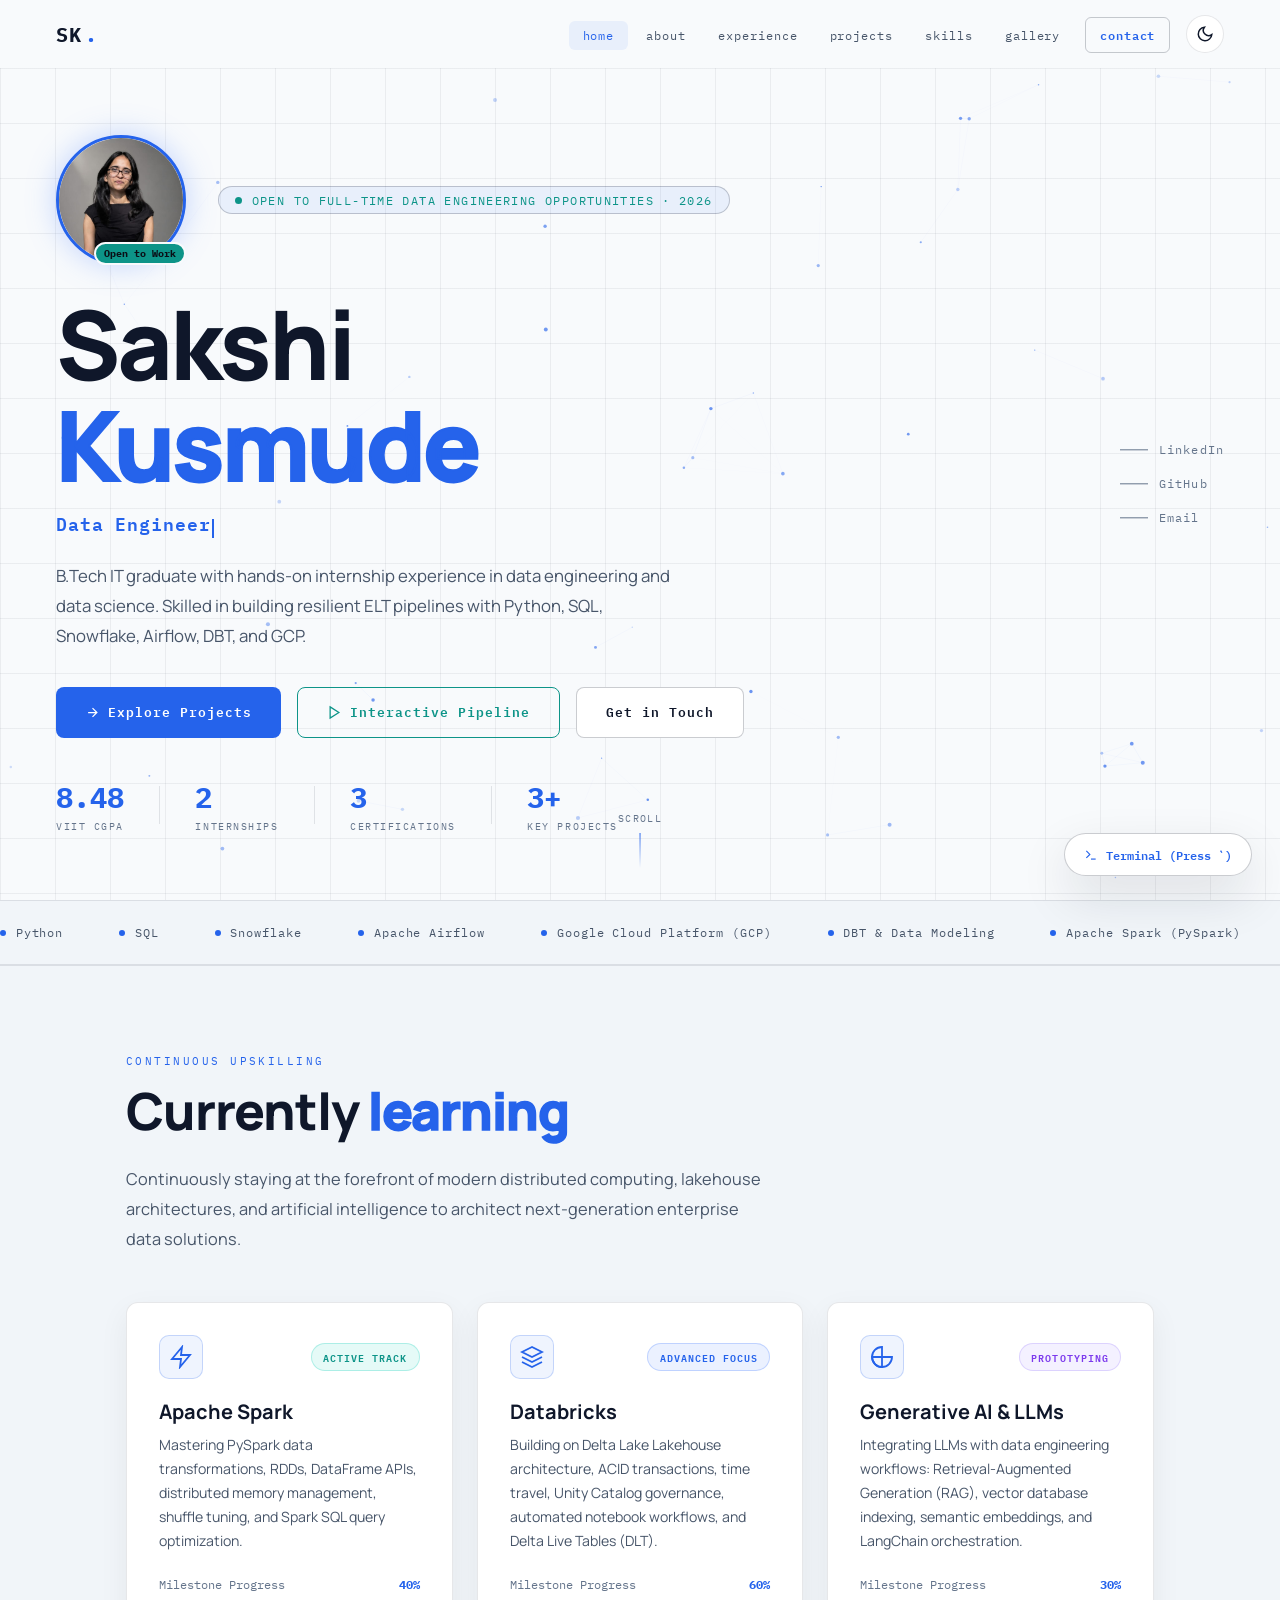
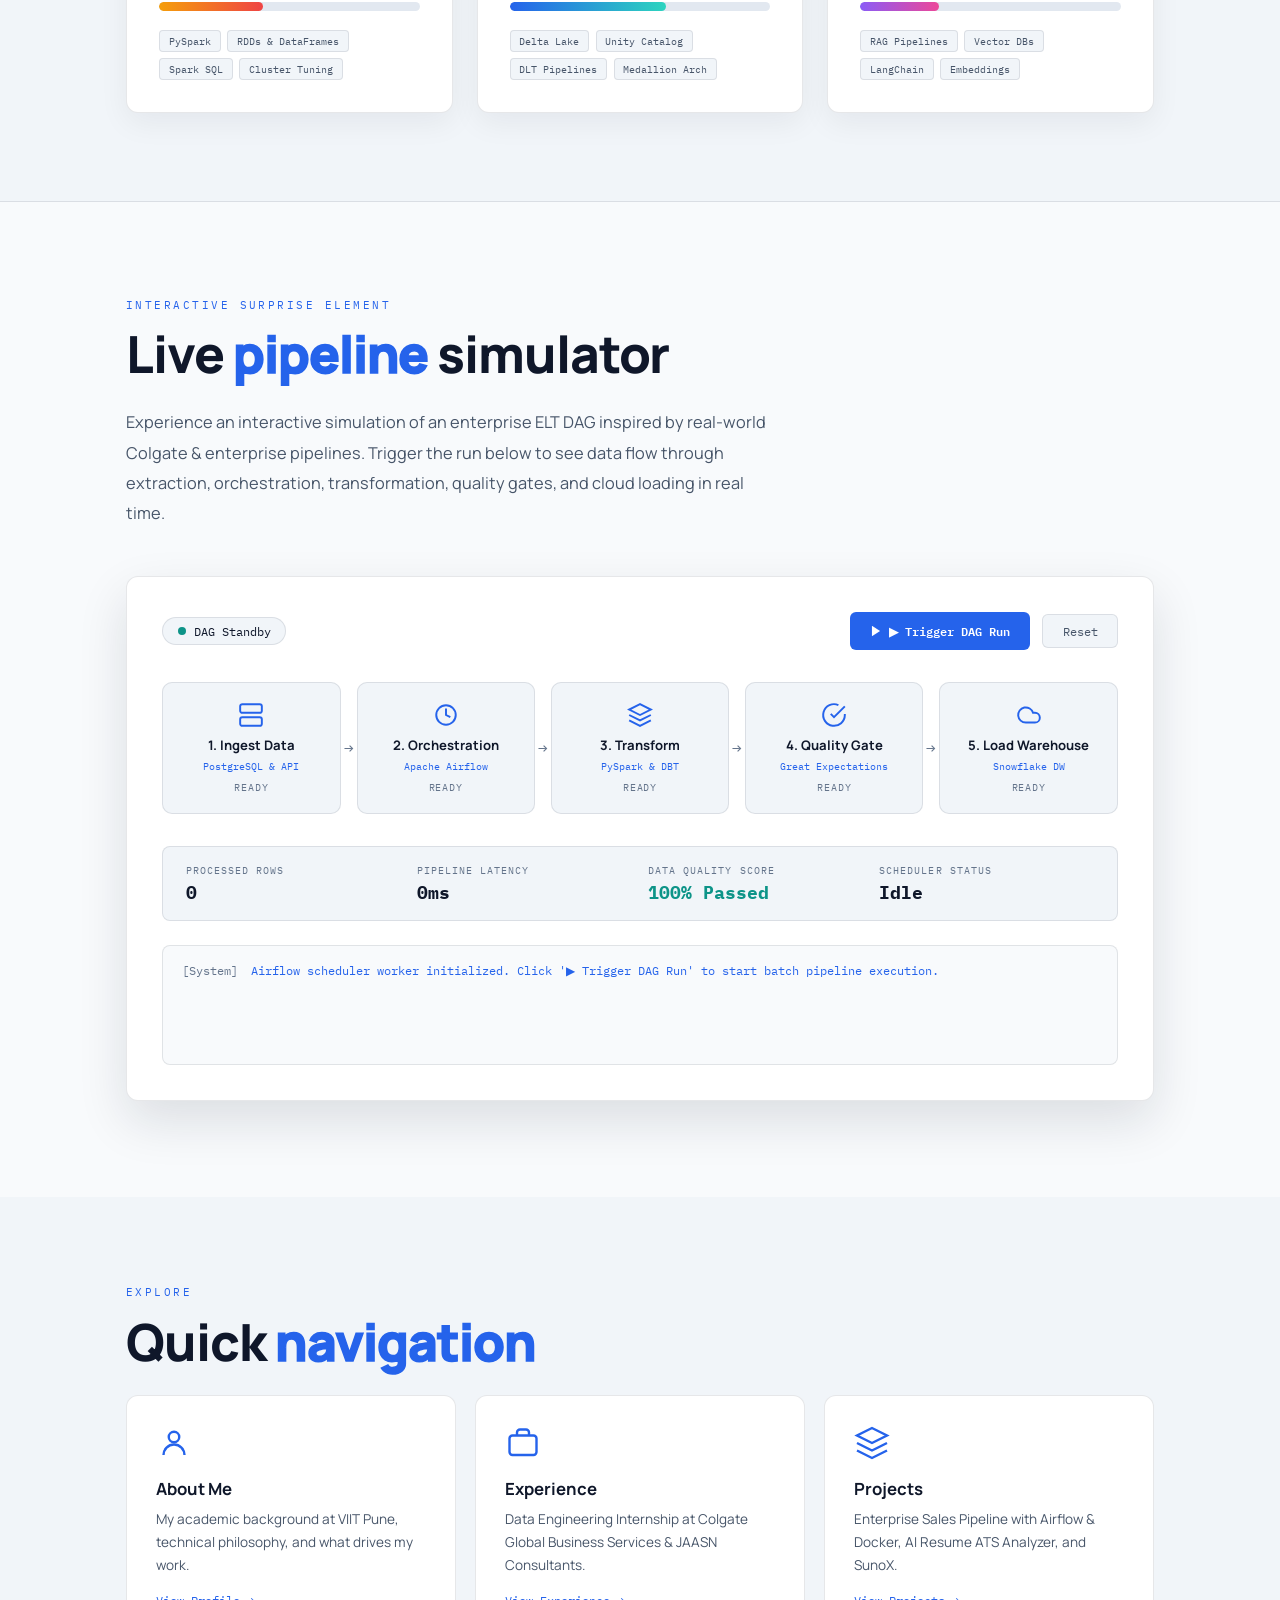
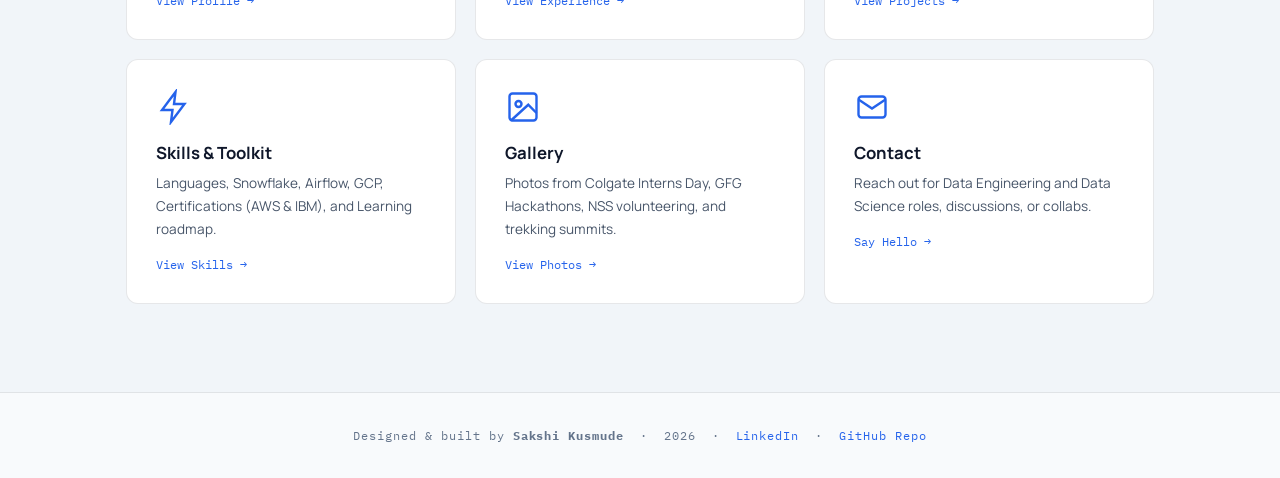
==== commit 386528f6: "feat: complete professional portfolio with light/dark theme, interactive DAG simulator, developer te" ====
--- a/index.html
+++ b/index.html
@@ -1,85 +1,104 @@
 <!DOCTYPE html>
 <html lang="en">
 <head>
-  <meta charset="UTF-8"/><meta name="viewport" content="width=device-width, initial-scale=1.0"/>
+  <meta charset="UTF-8"/>
+  <meta name="viewport" content="width=device-width, initial-scale=1.0"/>
   <title>Sakshi Kusmude — Data Engineer</title>
-  <meta name="description" content="Sakshi Kusmude — Data Engineering student and intern building ETL pipelines, cloud-integrated data systems, and ML-powered applications."/>
+  <meta name="description" content="Sakshi Kusmude — Data Engineering graduate building enterprise ELT pipelines, cloud data warehouses, and AI/ML workflows."/>
   <link rel="preconnect" href="https://fonts.googleapis.com">
-  <link href="https://fonts.googleapis.com/css2?family=IBM+Plex+Mono:wght@400;500;700&family=Manrope:wght@400;500;600;700;800&display=swap" rel="stylesheet">
+  <link rel="preconnect" href="https://fonts.gstatic.com" crossorigin>
+  <link href="https://fonts.googleapis.com/css2?family=IBM+Plex+Mono:wght@400;500;600;700&family=Manrope:wght@400;500;600;700;800&display=swap" rel="stylesheet">
   <link rel="stylesheet" href="style.css"/>
-  <style>
-    .hero-right { position: absolute; right: 3.5rem; top: 50%; transform: translateY(-50%); z-index: 2; display: flex; flex-direction: column; gap: 1rem; }
-    .quick-link { display: flex; align-items: center; gap: 0.7rem; font-family: var(--mono); font-size: 0.7rem; letter-spacing: 0.1em; color: var(--text3); text-decoration: none; transition: color 0.2s; writing-mode: horizontal-tb; }
-    .quick-link:hover { color: var(--accent); }
-    .ql-line { width: 30px; height: 1px; background: currentColor; }
-    @media (max-width: 900px) { .hero-right { display: none; } }
-
-    /* mini about strip */
-    .strip { background: var(--bg2); border-top: 1px solid var(--border); border-bottom: 1px solid var(--border); padding: 2.2rem 0; overflow: hidden; }
-    .strip-inner { display: flex; gap: 4rem; animation: marquee 24s linear infinite; width: max-content; }
-    @keyframes marquee { from { transform: translateX(0); } to { transform: translateX(-50%); } }
-    .strip-item { display: flex; align-items: center; gap: 0.6rem; font-family: var(--mono); font-size: 0.74rem; color: var(--text3); letter-spacing: 0.08em; white-space: nowrap; }
-    .strip-dot { width: 5px; height: 5px; background: var(--accent); border-radius: 50%; }
-
-    /* featured section */
-    .featured-section { padding: 5rem 0; background: var(--bg2); }
-    .featured-grid { display: grid; grid-template-columns: repeat(3, 1fr); gap: 1rem; }
-    .feat-card { background: var(--surface); border: 1px solid var(--border); border-radius: var(--radius); padding: 1.8rem; text-decoration: none; transition: all 0.3s; display: block; }
-    .feat-card:hover { border-color: var(--border2); transform: translateY(-3px); box-shadow: var(--glow); }
-    .feat-icon { width: 36px; height: 36px; margin-bottom: 1rem; color: var(--accent); }
-    .feat-icon svg { width: 100%; height: 100%; }
-    .feat-title { font-size: 1rem; font-weight: 700; color: var(--text); margin-bottom: 0.5rem; }
-    .feat-desc { font-size: 0.85rem; color: var(--text2); line-height: 1.7; }
-    .feat-arrow { display: inline-block; margin-top: 1rem; font-family: var(--mono); font-size: 0.72rem; color: var(--accent); }
-    @media (max-width: 900px) { .featured-grid { grid-template-columns: 1fr; } }
-  </style>
+  <script>
+    // Immediate theme initialization to prevent flash
+    (function() {
+      const t = localStorage.getItem('portfolio-theme') || 
+        (window.matchMedia && window.matchMedia('(prefers-color-scheme: light)').matches ? 'light' : 'dark');
+      document.documentElement.setAttribute('data-theme', t);
+    })();
+  </script>
 </head>
 <body>
+
+  <!-- NAVIGATION -->
   <nav class="nav" id="nav">
     <a href="index.html" class="nav-logo">SK<span>.</span></a>
-    <ul class="nav-links">
-      <li><a href="index.html" class="active">home</a></li>
-      <li><a href="about.html">about</a></li>
-      <li><a href="experience.html">experience</a></li>
-      <li><a href="projects.html">projects</a></li>
-      <li><a href="skills.html">skills</a></li>
-      <li><a href="gallery.html">gallery</a></li>
-      <li><a href="contact.html" class="nav-cta">contact</a></li>
-    </ul>
-    <button class="hamburger" id="hamburger"><span></span><span></span><span></span></button>
+    
+    <div class="nav-right-wrap">
+      <ul class="nav-links">
+        <li><a href="index.html" class="active">home</a></li>
+        <li><a href="about.html">about</a></li>
+        <li><a href="experience.html">experience</a></li>
+        <li><a href="projects.html">projects</a></li>
+        <li><a href="skills.html">skills</a></li>
+        <li><a href="gallery.html">gallery</a></li>
+        <li><a href="contact.html" class="nav-cta">contact</a></li>
+      </ul>
+
+      <!-- Theme Switcher Button -->
+      <button class="theme-toggle-btn" id="themeToggle" aria-label="Toggle Theme" title="Toggle Light/Dark Theme">
+        <svg viewBox="0 0 24 24" fill="none" stroke="currentColor" stroke-width="2"><circle cx="12" cy="12" r="5"/><path d="M12 1v2M12 21v2M4.22 4.22l1.42 1.42M18.36 18.36l1.42 1.42M1 12h2M21 12h2M4.22 19.78l1.42-1.42M18.36 5.64l1.42-1.42"/></svg>
+      </button>
+
+      <button class="hamburger" id="hamburger" aria-label="Open menu">
+        <span></span><span></span><span></span>
+      </button>
+    </div>
   </nav>
 
   <main class="page">
+    <!-- HERO SECTION -->
     <section class="hero">
       <canvas id="particleCanvas"></canvas>
       <div class="hero-grid-bg"></div>
+      
       <div class="hero-content">
-        <div class="hero-photo-wrap">
-          <div class="hero-photo"><img src="images/profile.jpg" alt="Sakshi Kusmude"/></div>
-        </div>
-        <div class="hero-tag"><span class="dot"></span> Open to full-time opportunities · 2026</div>
+        <div class="hero-header-flex">
+          <div class="hero-photo-wrap">
+            <div class="hero-photo">
+              <img src="images/profile.jpg" alt="Sakshi Kusmude - Data Engineer"/>
+            </div>
+            <div class="hero-photo-badge">Open to Work</div>
+          </div>
+          <div class="hero-tag"><span class="dot"></span> Open to full-time Data Engineering opportunities · 2026</div>
+        </div>
+
         <h1 class="hero-name">Sakshi<br/><em>Kusmude</em></h1>
         <p class="hero-role"><span id="typed-role">Data Engineer</span><span class="cursor-blink"></span></p>
-        <p class="hero-desc">Building reliable data systems — automated ETL pipelines, cloud-integrated workflows, and ML-powered applications. Final-year B.Tech IT student at VIIT, Pune.</p>
+        
+        <p class="hero-desc">
+          B.Tech IT graduate with hands-on internship experience in data engineering and data science. Skilled in building resilient ELT pipelines with Python, SQL, Snowflake, Airflow, DBT, and GCP.
+        </p>
+
         <div class="hero-actions">
-          <a href="projects.html" class="btn btn-primary">View Projects</a>
+          <a href="projects.html" class="btn btn-primary">
+            <svg viewBox="0 0 24 24" fill="none" stroke="currentColor" stroke-width="2"><path d="M5 12h14M12 5l7 7-7 7"/></svg>
+            Explore Projects
+          </a>
+          <a href="#pipeline-simulator" class="btn btn-outline-glow">
+            <svg viewBox="0 0 24 24" fill="none" stroke="currentColor" stroke-width="2"><polygon points="5 3 19 12 5 21 5 3"/></svg>
+            Interactive Pipeline
+          </a>
           <a href="contact.html" class="btn btn-secondary">Get in Touch</a>
         </div>
+
         <div class="hero-stats">
-          <div class="stat"><span class="stat-num">8.48</span><span class="stat-label">CGPA</span></div>
+          <div class="stat"><span class="stat-num">8.48</span><span class="stat-label">VIIT CGPA</span></div>
           <div class="stat-divider"></div>
           <div class="stat"><span class="stat-num">2</span><span class="stat-label">Internships</span></div>
           <div class="stat-divider"></div>
           <div class="stat"><span class="stat-num">3</span><span class="stat-label">Certifications</span></div>
           <div class="stat-divider"></div>
-          <div class="stat"><span class="stat-num">2</span><span class="stat-label">Projects</span></div>
-        </div>
-      </div>
+          <div class="stat"><span class="stat-num">3+</span><span class="stat-label">Key Projects</span></div>
+        </div>
+      </div>
+
       <div class="hero-right">
-        <a href="https://www.linkedin.com/in/sakshi-kusmude-2bb57525a" target="_blank" class="quick-link"><span class="ql-line"></span> LinkedIn</a>
-        <a href="https://github.com/sakshikusmude699-del" target="_blank" class="quick-link"><span class="ql-line"></span> GitHub</a>
+        <a href="https://www.linkedin.com/in/sakshi-kusmude/" target="_blank" rel="noopener noreferrer" class="quick-link"><span class="ql-line"></span> LinkedIn</a>
+        <a href="https://github.com/sakshikusmude699-del" target="_blank" rel="noopener noreferrer" class="quick-link"><span class="ql-line"></span> GitHub</a>
         <a href="mailto:sakshikusmude699@gmail.com" class="quick-link"><span class="ql-line"></span> Email</a>
       </div>
+
       <div class="scroll-hint"><span>scroll</span><div class="scroll-line"></div></div>
     </section>
 
@@ -90,66 +109,288 @@
         <span class="strip-item"><span class="strip-dot"></span> SQL</span>
         <span class="strip-item"><span class="strip-dot"></span> Snowflake</span>
         <span class="strip-item"><span class="strip-dot"></span> Apache Airflow</span>
-        <span class="strip-item"><span class="strip-dot"></span> Google Cloud Platform</span>
-        <span class="strip-item"><span class="strip-dot"></span> ETL / ELT Pipelines</span>
-        <span class="strip-item"><span class="strip-dot"></span> Django · Flask · FastAPI</span>
-        <span class="strip-item"><span class="strip-dot"></span> MySQL</span>
-        <span class="strip-item"><span class="strip-dot"></span> Java</span>
-        <span class="strip-item"><span class="strip-dot"></span> C++</span>
-        <!-- duplicate for seamless loop -->
+        <span class="strip-item"><span class="strip-dot"></span> Google Cloud Platform (GCP)</span>
+        <span class="strip-item"><span class="strip-dot"></span> DBT & Data Modeling</span>
+        <span class="strip-item"><span class="strip-dot"></span> Apache Spark (PySpark)</span>
+        <span class="strip-item"><span class="strip-dot"></span> Databricks Lakehouse</span>
+        <span class="strip-item"><span class="strip-dot"></span> PostgreSQL & MySQL</span>
+        <span class="strip-item"><span class="strip-dot"></span> Docker</span>
+        <span class="strip-item"><span class="strip-dot"></span> Generative AI & LLMs</span>
+        <!-- Duplicated for seamless loop -->
         <span class="strip-item"><span class="strip-dot"></span> Python</span>
         <span class="strip-item"><span class="strip-dot"></span> SQL</span>
         <span class="strip-item"><span class="strip-dot"></span> Snowflake</span>
         <span class="strip-item"><span class="strip-dot"></span> Apache Airflow</span>
-        <span class="strip-item"><span class="strip-dot"></span> Google Cloud Platform</span>
-        <span class="strip-item"><span class="strip-dot"></span> ETL / ELT Pipelines</span>
-        <span class="strip-item"><span class="strip-dot"></span> Django · Flask · FastAPI</span>
-        <span class="strip-item"><span class="strip-dot"></span> MySQL</span>
-        <span class="strip-item"><span class="strip-dot"></span> Java</span>
-        <span class="strip-item"><span class="strip-dot"></span> C++</span>
+        <span class="strip-item"><span class="strip-dot"></span> Google Cloud Platform (GCP)</span>
+        <span class="strip-item"><span class="strip-dot"></span> DBT & Data Modeling</span>
+        <span class="strip-item"><span class="strip-dot"></span> Apache Spark (PySpark)</span>
+        <span class="strip-item"><span class="strip-dot"></span> Databricks Lakehouse</span>
+        <span class="strip-item"><span class="strip-dot"></span> PostgreSQL & MySQL</span>
+        <span class="strip-item"><span class="strip-dot"></span> Docker</span>
+        <span class="strip-item"><span class="strip-dot"></span> Generative AI & LLMs</span>
       </div>
     </div>
 
-    <!-- FEATURED CARDS -->
+    <!-- CURRENTLY LEARNING SECTION -->
+    <section class="learning-section">
+      <div class="container">
+        <div class="section-label">continuous upskilling</div>
+        <h2 class="section-title">Currently <em>learning</em></h2>
+        <p class="section-desc">
+          Continuously staying at the forefront of modern distributed computing, lakehouse architectures, and artificial intelligence to architect next-generation enterprise data solutions.
+        </p>
+
+        <div class="learning-grid">
+          <!-- Spark Card -->
+          <div class="learning-card fade-up">
+            <div class="learning-card-top">
+              <div class="learning-icon">
+                <svg viewBox="0 0 24 24" fill="none" stroke="currentColor" stroke-width="1.8"><path d="M13 2L3 14h9l-1 8 10-12h-9l1-8z"/></svg>
+              </div>
+              <span class="learning-badge badge-active">Active Track</span>
+            </div>
+            <h3 class="learning-title">Apache Spark</h3>
+            <p class="learning-desc">
+              Mastering PySpark data transformations, RDDs, DataFrame APIs, distributed memory management, shuffle tuning, and Spark SQL query optimization.
+            </p>
+            <div class="learning-progress-wrap">
+              <div class="progress-meta">
+                <span class="progress-label">Milestone Progress</span>
+                <span class="progress-val">40%</span>
+              </div>
+              <div class="progress-track">
+                <div class="progress-bar progress-bar-spark" style="width: 40%;" data-width="40%"></div>
+              </div>
+            </div>
+            <div class="learning-topics">
+              <span class="learning-topic-pill">PySpark</span>
+              <span class="learning-topic-pill">RDDs & DataFrames</span>
+              <span class="learning-topic-pill">Spark SQL</span>
+              <span class="learning-topic-pill">Cluster Tuning</span>
+            </div>
+          </div>
+
+          <!-- Databricks Card -->
+          <div class="learning-card fade-up">
+            <div class="learning-card-top">
+              <div class="learning-icon">
+                <svg viewBox="0 0 24 24" fill="none" stroke="currentColor" stroke-width="1.8"><path d="M12 2L2 7l10 5 10-5-10-5zM2 17l10 5 10-5M2 12l10 5 10-5"/></svg>
+              </div>
+              <span class="learning-badge badge-intermediate">Advanced Focus</span>
+            </div>
+            <h3 class="learning-title">Databricks</h3>
+            <p class="learning-desc">
+              Building on Delta Lake Lakehouse architecture, ACID transactions, time travel, Unity Catalog governance, automated notebook workflows, and Delta Live Tables (DLT).
+            </p>
+            <div class="learning-progress-wrap">
+              <div class="progress-meta">
+                <span class="progress-label">Milestone Progress</span>
+                <span class="progress-val">60%</span>
+              </div>
+              <div class="progress-track">
+                <div class="progress-bar progress-bar-databricks" style="width: 60%;" data-width="60%"></div>
+              </div>
+            </div>
+            <div class="learning-topics">
+              <span class="learning-topic-pill">Delta Lake</span>
+              <span class="learning-topic-pill">Unity Catalog</span>
+              <span class="learning-topic-pill">DLT Pipelines</span>
+              <span class="learning-topic-pill">Medallion Arch</span>
+            </div>
+          </div>
+
+          <!-- GenAI Card -->
+          <div class="learning-card fade-up">
+            <div class="learning-card-top">
+              <div class="learning-icon">
+                <svg viewBox="0 0 24 24" fill="none" stroke="currentColor" stroke-width="1.8"><path d="M12 2a10 10 0 1010 10H12V2z"/><path d="M12 12L2.1 12a10.05 10.05 0 009.9 10V12z"/></svg>
+              </div>
+              <span class="learning-badge badge-exploring">Prototyping</span>
+            </div>
+            <h3 class="learning-title">Generative AI & LLMs</h3>
+            <p class="learning-desc">
+              Integrating LLMs with data engineering workflows: Retrieval-Augmented Generation (RAG), vector database indexing, semantic embeddings, and LangChain orchestration.
+            </p>
+            <div class="learning-progress-wrap">
+              <div class="progress-meta">
+                <span class="progress-label">Milestone Progress</span>
+                <span class="progress-val">30%</span>
+              </div>
+              <div class="progress-track">
+                <div class="progress-bar progress-bar-genai" style="width: 30%;" data-width="30%"></div>
+              </div>
+            </div>
+            <div class="learning-topics">
+              <span class="learning-topic-pill">RAG Pipelines</span>
+              <span class="learning-topic-pill">Vector DBs</span>
+              <span class="learning-topic-pill">LangChain</span>
+              <span class="learning-topic-pill">Embeddings</span>
+            </div>
+          </div>
+        </div>
+      </div>
+    </section>
+
+    <!-- SURPRISE ELEMENT: INTERACTIVE LIVE AIRFLOW PIPELINE SIMULATOR -->
+    <section class="pipeline-sim-section" id="pipeline-simulator">
+      <div class="container">
+        <div class="section-label">interactive surprise element</div>
+        <h2 class="section-title">Live <em>pipeline</em> simulator</h2>
+        <p class="section-desc">
+          Experience an interactive simulation of an enterprise ELT DAG inspired by real-world Colgate & enterprise pipelines. Trigger the run below to see data flow through extraction, orchestration, transformation, quality gates, and cloud loading in real time.
+        </p>
+
+        <div class="pipeline-sim-box fade-up">
+          <div class="pipeline-header">
+            <div class="pipeline-status-badge">
+              <span class="status-indicator" id="simStatusIndicator"></span>
+              <span id="simStatusText">DAG Standby</span>
+            </div>
+            <div class="pipeline-controls">
+              <button class="btn-sim btn-sim-trigger" id="simTriggerBtn">
+                <svg viewBox="0 0 24 24" width="14" height="14" fill="currentColor"><polygon points="5 3 19 12 5 21 5 3"/></svg>
+                ▶ Trigger DAG Run
+              </button>
+              <button class="btn-sim btn-sim-reset" id="simResetBtn">Reset</button>
+            </div>
+          </div>
+
+          <!-- Visual DAG Nodes -->
+          <div class="dag-canvas">
+            <div class="dag-node" id="dag-node-1">
+              <div class="dag-node-icon">
+                <svg viewBox="0 0 24 24" fill="none" stroke="currentColor" stroke-width="1.8"><rect x="2" y="2" width="20" height="8" rx="2"/><rect x="2" y="14" width="20" height="8" rx="2"/><line x1="6" y1="6" x2="6.01" y2="6"/><line x1="6" y1="18" x2="6.01" y2="18"/></svg>
+              </div>
+              <div class="dag-node-title">1. Ingest Data</div>
+              <div class="dag-node-tech">PostgreSQL & API</div>
+              <div class="dag-node-status">READY</div>
+            </div>
+
+            <div class="dag-node" id="dag-node-2">
+              <div class="dag-node-icon">
+                <svg viewBox="0 0 24 24" fill="none" stroke="currentColor" stroke-width="1.8"><circle cx="12" cy="12" r="9"/><polyline points="12 6 12 12 16 14"/></svg>
+              </div>
+              <div class="dag-node-title">2. Orchestration</div>
+              <div class="dag-node-tech">Apache Airflow</div>
+              <div class="dag-node-status">READY</div>
+            </div>
+
+            <div class="dag-node" id="dag-node-3">
+              <div class="dag-node-icon">
+                <svg viewBox="0 0 24 24" fill="none" stroke="currentColor" stroke-width="1.8"><polygon points="12 2 2 7 12 12 22 7 12 2"/><polyline points="2 17 12 22 22 17"/><polyline points="2 12 12 17 22 12"/></svg>
+              </div>
+              <div class="dag-node-title">3. Transform</div>
+              <div class="dag-node-tech">PySpark & DBT</div>
+              <div class="dag-node-status">READY</div>
+            </div>
+
+            <div class="dag-node" id="dag-node-4">
+              <div class="dag-node-icon">
+                <svg viewBox="0 0 24 24" fill="none" stroke="currentColor" stroke-width="1.8"><path d="M22 11.08V12a10 10 0 11-5.93-9.14"/><polyline points="22 4 12 14.01 9 11.01"/></svg>
+              </div>
+              <div class="dag-node-title">4. Quality Gate</div>
+              <div class="dag-node-tech">Great Expectations</div>
+              <div class="dag-node-status">READY</div>
+            </div>
+
+            <div class="dag-node" id="dag-node-5">
+              <div class="dag-node-icon">
+                <svg viewBox="0 0 24 24" fill="none" stroke="currentColor" stroke-width="1.8"><path d="M17.5 19H9a7 7 0 116.71-9h1.79a4.5 4.5 0 110 9z"/></svg>
+              </div>
+              <div class="dag-node-title">5. Load Warehouse</div>
+              <div class="dag-node-tech">Snowflake DW</div>
+              <div class="dag-node-status">READY</div>
+            </div>
+          </div>
+
+          <!-- Real-Time Metrics Ribbon -->
+          <div class="pipeline-metrics-ribbon">
+            <div class="metric-box">
+              <span class="metric-box-label">Processed Rows</span>
+              <span class="metric-box-val" id="metricRows">0</span>
+            </div>
+            <div class="metric-box">
+              <span class="metric-box-label">Pipeline Latency</span>
+              <span class="metric-box-val" id="metricLatency">0ms</span>
+            </div>
+            <div class="metric-box">
+              <span class="metric-box-label">Data Quality Score</span>
+              <span class="metric-box-val" style="color:var(--accent2);">100% Passed</span>
+            </div>
+            <div class="metric-box">
+              <span class="metric-box-label">Scheduler Status</span>
+              <span class="metric-box-val" id="metricStatus">Idle</span>
+            </div>
+          </div>
+
+          <!-- Streaming Log Console -->
+          <div class="pipeline-log-console" id="pipelineLogs">
+            <div class="log-line">
+              <span class="log-time">[System]</span>
+              <span class="log-msg info">Airflow scheduler worker initialized. Click '▶ Trigger DAG Run' to start batch pipeline execution.</span>
+            </div>
+          </div>
+        </div>
+      </div>
+    </section>
+
+    <!-- QUICK EXPLORE CARDS -->
     <section class="featured-section">
       <div class="container">
         <div class="section-label">explore</div>
         <h2 class="section-title">Quick <em>navigation</em></h2>
         <div class="featured-grid">
           <a href="about.html" class="feat-card fade-up">
-            <div class="feat-icon"><svg viewBox="0 0 24 24" fill="none" stroke="currentColor" stroke-width="1.6"><circle cx="12" cy="8" r="3.5"/><path d="M5 20c0-3.87 3.13-7 7-7s7 3.13 7 7"/></svg></div>
+            <div class="feat-icon">
+              <svg viewBox="0 0 24 24" fill="none" stroke="currentColor" stroke-width="1.6"><circle cx="12" cy="8" r="3.5"/><path d="M5 20c0-3.87 3.13-7 7-7s7 3.13 7 7"/></svg>
+            </div>
             <div class="feat-title">About Me</div>
-            <div class="feat-desc">My background, education, and what drives me as a data engineer.</div>
-            <div class="feat-arrow">View →</div>
-          </a>
+            <div class="feat-desc">My academic background at VIIT Pune, technical philosophy, and what drives my work.</div>
+            <div class="feat-arrow">View Profile →</div>
+          </a>
+
           <a href="experience.html" class="feat-card fade-up">
-            <div class="feat-icon"><svg viewBox="0 0 24 24" fill="none" stroke="currentColor" stroke-width="1.6"><rect x="3" y="7" width="18" height="13" rx="2"/><path d="M8 7V5a2 2 0 012-2h4a2 2 0 012 2v2"/></svg></div>
+            <div class="feat-icon">
+              <svg viewBox="0 0 24 24" fill="none" stroke="currentColor" stroke-width="1.6"><rect x="3" y="7" width="18" height="13" rx="2"/><path d="M8 7V5a2 2 0 012-2h4a2 2 0 012 2v2"/></svg>
+            </div>
             <div class="feat-title">Experience</div>
-            <div class="feat-desc">Internships at Colgate Global Business Services and JAASN Consultants.</div>
-            <div class="feat-arrow">View →</div>
-          </a>
+            <div class="feat-desc">Data Engineering Internship at Colgate Global Business Services & JAASN Consultants.</div>
+            <div class="feat-arrow">View Experience →</div>
+          </a>
+
           <a href="projects.html" class="feat-card fade-up">
-            <div class="feat-icon"><svg viewBox="0 0 24 24" fill="none" stroke="currentColor" stroke-width="1.6"><path d="M12 2l3 6 6 .9-4.5 4.3 1 6-5.5-3-5.5 3 1-6L3 8.9 9 8z"/></svg></div>
+            <div class="feat-icon">
+              <svg viewBox="0 0 24 24" fill="none" stroke="currentColor" stroke-width="1.6"><polygon points="12 2 2 7 12 12 22 7 12 2"/><polyline points="2 17 12 22 22 17"/><polyline points="2 12 12 17 22 12"/></svg>
+            </div>
             <div class="feat-title">Projects</div>
-            <div class="feat-desc">Applications spanning mobile audio engineering and NLP-driven tooling.</div>
-            <div class="feat-arrow">View →</div>
-          </a>
+            <div class="feat-desc">Enterprise Sales Pipeline with Airflow & Docker, AI Resume ATS Analyzer, and SunoX.</div>
+            <div class="feat-arrow">View Projects →</div>
+          </a>
+
           <a href="skills.html" class="feat-card fade-up">
-            <div class="feat-icon"><svg viewBox="0 0 24 24" fill="none" stroke="currentColor" stroke-width="1.6"><path d="M13 2L4 14h7l-1 8 9-12h-7l1-8z"/></svg></div>
-            <div class="feat-title">Skills & Certifications</div>
-            <div class="feat-desc">Languages, frameworks, cloud platforms, and industry certifications.</div>
-            <div class="feat-arrow">View →</div>
-          </a>
+            <div class="feat-icon">
+              <svg viewBox="0 0 24 24" fill="none" stroke="currentColor" stroke-width="1.6"><path d="M13 2L4 14h7l-1 8 9-12h-7l1-8z"/></svg>
+            </div>
+            <div class="feat-title">Skills & Toolkit</div>
+            <div class="feat-desc">Languages, Snowflake, Airflow, GCP, Certifications (AWS & IBM), and Learning roadmap.</div>
+            <div class="feat-arrow">View Skills →</div>
+          </a>
+
           <a href="gallery.html" class="feat-card fade-up">
-            <div class="feat-icon"><svg viewBox="0 0 24 24" fill="none" stroke="currentColor" stroke-width="1.6"><rect x="3" y="3" width="18" height="18" rx="2"/><circle cx="9" cy="10" r="2"/><path d="M21 16l-5.5-5.5L4 21"/></svg></div>
+            <div class="feat-icon">
+              <svg viewBox="0 0 24 24" fill="none" stroke="currentColor" stroke-width="1.6"><rect x="3" y="3" width="18" height="18" rx="2"/><circle cx="9" cy="10" r="2"/><path d="M21 16l-5.5-5.5L4 21"/></svg>
+            </div>
             <div class="feat-title">Gallery</div>
-            <div class="feat-desc">Photos from internships, hackathons, and college life.</div>
-            <div class="feat-arrow">View →</div>
-          </a>
+            <div class="feat-desc">Photos from Colgate Interns Day, GFG Hackathons, NSS volunteering, and trekking summits.</div>
+            <div class="feat-arrow">View Photos →</div>
+          </a>
+
           <a href="contact.html" class="feat-card fade-up">
-            <div class="feat-icon"><svg viewBox="0 0 24 24" fill="none" stroke="currentColor" stroke-width="1.6"><rect x="3" y="5" width="18" height="14" rx="2"/><path d="M3 7l9 6 9-6"/></svg></div>
+            <div class="feat-icon">
+              <svg viewBox="0 0 24 24" fill="none" stroke="currentColor" stroke-width="1.6"><rect x="3" y="5" width="18" height="14" rx="2"/><path d="M3 7l9 6 9-6"/></svg>
+            </div>
             <div class="feat-title">Contact</div>
-            <div class="feat-desc">Open to full-time roles in data engineering and data science.</div>
+            <div class="feat-desc">Reach out for Data Engineering and Data Science roles, discussions, or collabs.</div>
             <div class="feat-arrow">Say Hello →</div>
           </a>
         </div>
@@ -157,9 +398,45 @@
     </section>
   </main>
 
+  <!-- SURPRISE EASTER EGG: FLOATING TERMINAL LAUNCHER -->
+  <button class="terminal-launcher-btn" id="terminalLauncher" title="Open Interactive CLI (Shortcut: Press ` or Ctrl+K)">
+    <svg viewBox="0 0 24 24" fill="none" stroke="currentColor" stroke-width="2"><polyline points="4 17 10 11 4 5"/><line x1="12" y1="19" x2="20" y2="19"/></svg>
+    Terminal (Press `)
+  </button>
+
+  <!-- CLI MODAL -->
+  <div class="terminal-modal-overlay" id="terminalModal">
+    <div class="terminal-window">
+      <div class="terminal-titlebar">
+        <div class="window-dots">
+          <span class="w-dot dot-red" id="termCloseBtn"></span>
+          <span class="w-dot dot-yellow"></span>
+          <span class="w-dot dot-green"></span>
+        </div>
+        <div class="terminal-title">sakshi@cloud-shell: ~ (bash)</div>
+        <div style="font-family:var(--mono);font-size:0.68rem;color:var(--text3);">Esc to close</div>
+      </div>
+      <div class="terminal-body" id="terminalBody">
+        <div class="term-line term-accent">Welcome to Sakshi Kusmude's Interactive Developer Terminal!</div>
+        <div class="term-line term-muted">Type <span class="term-green">help</span> to view available commands or try <span class="term-green">learning</span>, <span class="term-green">skills</span>, <span class="term-green">confetti</span>, or <span class="term-green">pipeline</span>.</div>
+      </div>
+      <div style="padding:0.8rem 1.2rem;background:var(--surface);border-top:1px solid var(--border);">
+        <div class="term-input-row">
+          <span class="term-prompt">sakshi@cloud-shell:~$</span>
+          <input type="text" class="term-input" id="termInput" autocomplete="off" spellcheck="false" placeholder="Type a command (e.g., help)..."/>
+        </div>
+      </div>
+    </div>
+  </div>
+
   <footer class="footer">
-    <p>Designed & built by <strong>Sakshi Kusmude</strong> &nbsp;·&nbsp; 2026 &nbsp;·&nbsp; <a href="https://www.linkedin.com/in/sakshi-kusmude-2bb57525a" target="_blank">LinkedIn</a></p>
+    <p>
+      Designed & built by <strong>Sakshi Kusmude</strong> &nbsp;·&nbsp; 2026 &nbsp;·&nbsp;
+      <a href="https://www.linkedin.com/in/sakshi-kusmude/" target="_blank" rel="noopener noreferrer">LinkedIn</a> &nbsp;·&nbsp;
+      <a href="https://github.com/sakshikusmude699-del/Portfolio" target="_blank" rel="noopener noreferrer">GitHub Repo</a>
+    </p>
   </footer>
+
   <script src="script.js"></script>
 </body>
 </html>
--- a/style.css
+++ b/style.css
@@ -7,21 +7,50 @@
   --bg3: #131a2a;
   --surface: #131a2a;
   --surface2: #1a2338;
+  --surface-hover: #222d46;
   --border: rgba(148, 163, 184, 0.14);
   --border2: rgba(148, 163, 184, 0.28);
   --accent: #5b8cff;
   --accent2: #2dd4bf;
-  --accent3: #8b7cf6;
-  --accent4: #d4a24e;
+  --accent3: #a78bfa;
+  --accent4: #f59e0b;
   --text: #eef1f7;
   --text2: #9aa6bd;
   --text3: #5b6884;
   --mono: 'IBM Plex Mono', monospace;
-  --sans: 'Manrope', sans-serif;
+  --sans: 'Manrope', -apple-system, BlinkMacSystemFont, "Segoe UI", Roboto, sans-serif;
   --radius: 12px;
   --glow: 0 8px 30px rgba(0, 0, 0, 0.35);
   --glow-strong: 0 20px 60px rgba(0, 0, 0, 0.5);
   --nav-h: 68px;
+  --tag-bg: rgba(91, 140, 255, 0.08);
+  --tag-border: rgba(91, 140, 255, 0.2);
+  --code-bg: #090d15;
+  --terminal-bg: rgba(10, 14, 22, 0.95);
+}
+
+[data-theme="light"] {
+  --bg: #f8fafc;
+  --bg2: #f1f5f9;
+  --bg3: #e2e8f0;
+  --surface: #ffffff;
+  --surface2: #f1f5f9;
+  --surface-hover: #e2e8f0;
+  --border: rgba(15, 23, 42, 0.1);
+  --border2: rgba(15, 23, 42, 0.22);
+  --accent: #2563eb;
+  --accent2: #0d9488;
+  --accent3: #7c3aed;
+  --accent4: #d97706;
+  --text: #0f172a;
+  --text2: #475569;
+  --text3: #64748b;
+  --glow: 0 10px 30px rgba(15, 23, 42, 0.06);
+  --glow-strong: 0 20px 50px rgba(15, 23, 42, 0.12);
+  --tag-bg: rgba(37, 99, 235, 0.07);
+  --tag-border: rgba(37, 99, 235, 0.22);
+  --code-bg: #f8fafc;
+  --terminal-bg: rgba(248, 250, 252, 0.96);
 }
 
 html { scroll-behavior: smooth; }
@@ -30,280 +59,1604 @@
   color: var(--text);
   font-family: var(--sans);
   overflow-x: hidden;
-}
-
-::-webkit-scrollbar { width: 3px; }
+  transition: background-color 0.3s ease, color 0.3s ease;
+}
+
+::-webkit-scrollbar { width: 5px; height: 5px; }
 ::-webkit-scrollbar-track { background: var(--bg); }
 ::-webkit-scrollbar-thumb { background: var(--accent); border-radius: 4px; }
 
-/* ===== NAV ===== */
+/* ===== NAVIGATION ===== */
 .nav {
   position: fixed; top: 0; left: 0; right: 0; z-index: 100;
   display: flex; align-items: center; justify-content: space-between;
   padding: 0 3.5rem;
   height: var(--nav-h);
+  transition: all 0.3s ease;
+  background: transparent;
+}
+.nav.scrolled {
+  background: var(--bg);
+  backdrop-filter: blur(20px);
+  border-bottom: 1px solid var(--border);
+  box-shadow: var(--glow);
+}
+.nav-logo {
+  font-family: var(--mono);
+  font-size: 1.25rem;
+  font-weight: 700;
+  color: var(--text);
+  text-decoration: none;
+  letter-spacing: 0.05em;
+  display: flex;
+  align-items: center;
+  gap: 0.2rem;
+}
+.nav-logo span { color: var(--accent); }
+
+.nav-right-wrap {
+  display: flex;
+  align-items: center;
+  gap: 1rem;
+}
+
+.nav-links {
+  display: flex;
+  align-items: center;
+  gap: 0.3rem;
+  list-style: none;
+}
+.nav-links a {
+  font-family: var(--mono);
+  font-size: 0.74rem;
+  letter-spacing: 0.08em;
+  color: var(--text2);
+  text-decoration: none;
+  text-transform: lowercase;
+  padding: 0.45rem 0.85rem;
+  border-radius: 6px;
+  transition: all 0.2s ease;
+}
+.nav-links a:hover, .nav-links a.active {
+  color: var(--accent);
+  background: var(--tag-bg);
+}
+.nav-links a.nav-cta {
+  color: var(--accent);
+  border: 1px solid var(--border2);
+  margin-left: 0.4rem;
+  font-weight: 600;
+}
+.nav-links a.nav-cta:hover {
+  background: var(--accent);
+  color: #ffffff;
+  border-color: var(--accent);
+}
+
+/* Theme Toggle Button */
+.theme-toggle-btn {
+  background: var(--surface);
+  border: 1px solid var(--border);
+  color: var(--text);
+  width: 38px;
+  height: 38px;
+  border-radius: 50%;
+  display: flex;
+  align-items: center;
+  justify-content: center;
+  cursor: pointer;
+  transition: all 0.25s ease;
+  flex-shrink: 0;
+}
+.theme-toggle-btn:hover {
+  border-color: var(--accent);
+  color: var(--accent);
+  transform: rotate(15deg) scale(1.05);
+  box-shadow: var(--glow);
+}
+.theme-toggle-btn svg {
+  width: 18px;
+  height: 18px;
+  transition: transform 0.3s ease;
+}
+
+.hamburger {
+  display: none;
+  background: none;
+  border: none;
+  cursor: pointer;
+  flex-direction: column;
+  gap: 5px;
+  padding: 4px;
+}
+.hamburger span {
+  display: block;
+  width: 22px;
+  height: 2px;
+  background: var(--text);
   transition: all 0.3s;
-}
-.nav.scrolled { background: rgba(10,14,22,0.95); backdrop-filter: blur(20px); border-bottom: 1px solid var(--border); }
-.nav-logo { font-family: var(--mono); font-size: 1.2rem; font-weight: 700; color: var(--text); text-decoration: none; letter-spacing: 0.05em; }
-.nav-logo span { color: var(--accent); }
-
-.nav-links { display: flex; align-items: center; gap: 0.2rem; list-style: none; }
-.nav-links a {
-  font-family: var(--mono); font-size: 0.72rem; letter-spacing: 0.1em;
-  color: var(--text2); text-decoration: none; text-transform: lowercase;
-  padding: 0.45rem 0.9rem; border-radius: 6px;
-  transition: all 0.2s;
-}
-.nav-links a:hover, .nav-links a.active { color: var(--accent); background: rgba(91,140,255,0.07); }
-.nav-links a.nav-cta { color: var(--accent); border: 1px solid rgba(91,140,255,0.35); margin-left: 0.5rem; }
-.nav-links a.nav-cta:hover { background: var(--accent); color: var(--bg); }
-
-.hamburger { display: none; background: none; border: none; cursor: pointer; flex-direction: column; gap: 5px; padding: 4px; }
-.hamburger span { display: block; width: 22px; height: 2px; background: var(--text2); transition: all 0.3s; border-radius: 2px; }
+  border-radius: 2px;
+}
 
 /* ===== PAGE WRAPPER ===== */
 .page { min-height: 100vh; padding-top: var(--nav-h); }
 
-/* ===== HERO (index) ===== */
+/* ===== HERO ===== */
 .hero {
   min-height: calc(100vh - var(--nav-h));
-  display: flex; align-items: center;
-  padding: 4rem 3.5rem 4rem;
-  position: relative; overflow: hidden;
-}
-#particleCanvas { position: absolute; inset: 0; width: 100%; height: 100%; }
+  display: flex;
+  align-items: center;
+  padding: 4rem 3.5rem;
+  position: relative;
+  overflow: hidden;
+}
+#particleCanvas {
+  position: absolute;
+  inset: 0;
+  width: 100%;
+  height: 100%;
+  pointer-events: none;
+}
 .hero-grid-bg {
-  position: absolute; inset: 0;
-  background-image: linear-gradient(rgba(91,140,255,0.025) 1px, transparent 1px), linear-gradient(90deg, rgba(91,140,255,0.025) 1px, transparent 1px);
+  position: absolute;
+  inset: 0;
+  background-image:
+    linear-gradient(var(--border) 1px, transparent 1px),
+    linear-gradient(90deg, var(--border) 1px, transparent 1px);
   background-size: 55px 55px;
-}
-
-.hero-content { position: relative; z-index: 2; max-width: 900px; animation: fadeUp 1s ease 0.1s both; }
-@keyframes fadeUp { from { opacity: 0; transform: translateY(28px); } to { opacity: 1; transform: translateY(0); } }
-
-.hero-photo-wrap { position: relative; z-index: 2; display: flex; justify-content: center; margin-bottom: 2.2rem; animation: fadeUp 1s ease 0s both; }
-.hero-photo { width: 132px; height: 132px; border-radius: 50%; overflow: hidden; border: 1px solid var(--border2); box-shadow: var(--glow); position: relative; }
-.hero-photo img { width: 100%; height: 100%; object-fit: cover; display: block; }
-.hero-photo::after { content: ''; position: absolute; inset: 0; border-radius: 50%; box-shadow: inset 0 0 0 1px rgba(255,255,255,0.06); }
-
-.hero-tag { display: inline-flex; align-items: center; gap: 0.6rem; font-family: var(--mono); font-size: 0.7rem; letter-spacing: 0.15em; color: var(--accent2); text-transform: uppercase; margin-bottom: 1.8rem; padding: 0.35rem 1rem; border: 1px solid rgba(45,212,191,0.25); border-radius: 20px; }
-.dot { width: 7px; height: 7px; background: var(--accent2); border-radius: 50%; animation: pulse 2s infinite; }
-@keyframes pulse { 0%,100%{opacity:1;transform:scale(1)} 50%{opacity:0.4;transform:scale(0.75)} }
-
-.hero-name { font-family: var(--sans); font-size: clamp(3.5rem, 8.5vw, 7.5rem); font-weight: 800; line-height: 1.0; color: var(--text); margin-bottom: 0.9rem; letter-spacing: -0.03em; }
-.hero-name em { font-style: normal; color: transparent; -webkit-text-stroke: 2px var(--accent); }
-.hero-role { font-family: var(--mono); font-size: 1rem; color: var(--text2); letter-spacing: 0.06em; margin-bottom: 1.4rem; min-height: 1.6em; }
-.cursor-blink { display: inline-block; width: 2px; height: 1em; background: var(--accent); animation: blink 1s infinite; vertical-align: text-bottom; margin-left: 2px; }
-@keyframes blink { 0%,100%{opacity:1} 50%{opacity:0} }
-.hero-desc { font-size: 1.05rem; color: var(--text2); max-width: 560px; line-height: 1.85; margin-bottom: 2.5rem; }
-.hero-actions { display: flex; gap: 1rem; flex-wrap: wrap; margin-bottom: 3rem; }
-
-.btn { display: inline-block; font-family: var(--mono); font-size: 0.8rem; letter-spacing: 0.08em; text-decoration: none; border-radius: 7px; transition: all 0.25s; cursor: pointer; border: none; }
-.btn-primary { padding: 0.9rem 2.2rem; background: var(--accent); color: var(--bg); font-weight: 700; }
-.btn-primary:hover { background: var(--accent2); box-shadow: 0 0 30px rgba(91,140,255,0.35); transform: translateY(-2px); }
-.btn-secondary { padding: 0.9rem 2.2rem; background: transparent; color: var(--text); border: 1px solid var(--border2); }
-.btn-secondary:hover { border-color: var(--accent); color: var(--accent); transform: translateY(-2px); }
-.btn-lg { padding: 1.1rem 2.8rem; font-size: 0.88rem; }
-
-.hero-stats { display: flex; align-items: center; gap: 2.5rem; }
+  opacity: 0.6;
+}
+
+.hero-content {
+  position: relative;
+  z-index: 2;
+  max-width: 950px;
+  animation: fadeUp 0.8s ease 0.1s both;
+}
+@keyframes fadeUp {
+  from { opacity: 0; transform: translateY(24px); }
+  to { opacity: 1; transform: translateY(0); }
+}
+
+.hero-header-flex {
+  display: flex;
+  align-items: center;
+  gap: 2rem;
+  margin-bottom: 1.8rem;
+  flex-wrap: wrap;
+}
+
+.hero-photo-wrap {
+  position: relative;
+  width: 130px;
+  height: 130px;
+  flex-shrink: 0;
+}
+.hero-photo {
+  width: 130px;
+  height: 130px;
+  border-radius: 50%;
+  overflow: hidden;
+  border: 3px solid var(--accent);
+  box-shadow: 0 0 30px rgba(91, 140, 255, 0.35);
+  position: relative;
+  background: var(--surface);
+}
+.hero-photo img {
+  width: 100%;
+  height: 100%;
+  object-fit: cover;
+  display: block;
+}
+.hero-photo-badge {
+  position: absolute;
+  bottom: 0;
+  right: 0;
+  background: var(--accent2);
+  color: #0a0e16;
+  font-family: var(--mono);
+  font-size: 0.62rem;
+  font-weight: 700;
+  padding: 0.2rem 0.5rem;
+  border-radius: 20px;
+  border: 2px solid var(--bg);
+}
+
+.hero-tag {
+  display: inline-flex;
+  align-items: center;
+  gap: 0.6rem;
+  font-family: var(--mono);
+  font-size: 0.72rem;
+  letter-spacing: 0.12em;
+  color: var(--accent2);
+  text-transform: uppercase;
+  padding: 0.35rem 1rem;
+  border: 1px solid var(--border2);
+  background: var(--tag-bg);
+  border-radius: 20px;
+}
+.dot {
+  width: 7px;
+  height: 7px;
+  background: var(--accent2);
+  border-radius: 50%;
+  animation: pulse 2s infinite;
+}
+@keyframes pulse {
+  0%, 100% { opacity: 1; transform: scale(1); }
+  50% { opacity: 0.4; transform: scale(0.75); }
+}
+
+.hero-name {
+  font-family: var(--sans);
+  font-size: clamp(3.2rem, 7.5vw, 6.5rem);
+  font-weight: 800;
+  line-height: 1.05;
+  color: var(--text);
+  margin-bottom: 0.8rem;
+  letter-spacing: -0.03em;
+}
+.hero-name em {
+  font-style: normal;
+  color: transparent;
+  -webkit-text-stroke: 2px var(--accent);
+}
+[data-theme="light"] .hero-name em {
+  -webkit-text-stroke: 2px var(--accent);
+  color: var(--accent);
+}
+
+.hero-role {
+  font-family: var(--mono);
+  font-size: 1.1rem;
+  color: var(--accent);
+  letter-spacing: 0.05em;
+  margin-bottom: 1.4rem;
+  min-height: 1.6em;
+  font-weight: 600;
+}
+.cursor-blink {
+  display: inline-block;
+  width: 2px;
+  height: 1.1em;
+  background: var(--accent);
+  animation: blink 1s infinite;
+  vertical-align: text-bottom;
+  margin-left: 2px;
+}
+@keyframes blink { 0%, 100% { opacity: 1; } 50% { opacity: 0; } }
+
+.hero-desc {
+  font-size: 1.05rem;
+  color: var(--text2);
+  max-width: 620px;
+  line-height: 1.8;
+  margin-bottom: 2.2rem;
+}
+
+.hero-actions {
+  display: flex;
+  gap: 1rem;
+  flex-wrap: wrap;
+  margin-bottom: 2.5rem;
+}
+
+.btn {
+  display: inline-flex;
+  align-items: center;
+  justify-content: center;
+  gap: 0.5rem;
+  font-family: var(--mono);
+  font-size: 0.8rem;
+  letter-spacing: 0.08em;
+  text-decoration: none;
+  border-radius: 8px;
+  transition: all 0.25s ease;
+  cursor: pointer;
+  border: none;
+  padding: 0.85rem 1.8rem;
+  font-weight: 600;
+}
+.btn svg { width: 15px; height: 15px; }
+
+.btn-primary {
+  background: var(--accent);
+  color: #ffffff;
+}
+.btn-primary:hover {
+  background: var(--accent2);
+  color: #0a0e16;
+  box-shadow: 0 0 25px rgba(45, 212, 191, 0.4);
+  transform: translateY(-2px);
+}
+.btn-secondary {
+  background: var(--surface);
+  color: var(--text);
+  border: 1px solid var(--border2);
+}
+.btn-secondary:hover {
+  border-color: var(--accent);
+  color: var(--accent);
+  transform: translateY(-2px);
+}
+.btn-outline-glow {
+  background: transparent;
+  color: var(--accent2);
+  border: 1px solid var(--accent2);
+}
+.btn-outline-glow:hover {
+  background: var(--accent2);
+  color: #0a0e16;
+  transform: translateY(-2px);
+  box-shadow: 0 0 20px rgba(45, 212, 191, 0.3);
+}
+
+.hero-stats {
+  display: flex;
+  align-items: center;
+  gap: 2.2rem;
+  flex-wrap: wrap;
+}
 .stat { display: flex; flex-direction: column; gap: 0.2rem; }
-.stat-num { font-family: var(--mono); font-size: 1.8rem; font-weight: 700; color: var(--accent); }
-.stat-label { font-family: var(--mono); font-size: 0.62rem; letter-spacing: 0.15em; color: var(--text3); text-transform: uppercase; }
-.stat-divider { width: 1px; height: 38px; background: var(--border); }
-
-.scroll-hint { position: absolute; bottom: 2rem; left: 50%; transform: translateX(-50%); display: flex; flex-direction: column; align-items: center; gap: 0.5rem; font-family: var(--mono); font-size: 0.62rem; letter-spacing: 0.15em; color: var(--text3); text-transform: uppercase; }
-.scroll-line { width: 1px; height: 38px; background: linear-gradient(to bottom, var(--accent), transparent); animation: scrollAnim 2s infinite; }
-@keyframes scrollAnim { 0%{transform:scaleY(0);transform-origin:top;opacity:0} 50%{transform:scaleY(1);opacity:1} 100%{transform:scaleY(0);transform-origin:bottom;opacity:0} }
+.stat-num {
+  font-family: var(--mono);
+  font-size: 1.8rem;
+  font-weight: 700;
+  color: var(--accent);
+}
+.stat-label {
+  font-family: var(--mono);
+  font-size: 0.65rem;
+  letter-spacing: 0.15em;
+  color: var(--text3);
+  text-transform: uppercase;
+}
+.stat-divider {
+  width: 1px;
+  height: 38px;
+  background: var(--border);
+}
+
+.hero-right {
+  position: absolute;
+  right: 3.5rem;
+  top: 50%;
+  transform: translateY(-50%);
+  z-index: 2;
+  display: flex;
+  flex-direction: column;
+  gap: 1.2rem;
+}
+.quick-link {
+  display: flex;
+  align-items: center;
+  gap: 0.7rem;
+  font-family: var(--mono);
+  font-size: 0.72rem;
+  letter-spacing: 0.1em;
+  color: var(--text3);
+  text-decoration: none;
+  transition: all 0.2s;
+}
+.quick-link:hover { color: var(--accent); transform: translateX(-4px); }
+.ql-line { width: 28px; height: 1px; background: currentColor; }
+@media (max-width: 1024px) { .hero-right { display: none; } }
+
+.scroll-hint {
+  position: absolute;
+  bottom: 2rem;
+  left: 50%;
+  transform: translateX(-50%);
+  display: flex;
+  flex-direction: column;
+  align-items: center;
+  gap: 0.5rem;
+  font-family: var(--mono);
+  font-size: 0.62rem;
+  letter-spacing: 0.15em;
+  color: var(--text3);
+  text-transform: uppercase;
+}
+.scroll-line {
+  width: 1px;
+  height: 35px;
+  background: linear-gradient(to bottom, var(--accent), transparent);
+  animation: scrollAnim 2s infinite;
+}
+@keyframes scrollAnim {
+  0% { transform: scaleY(0); transform-origin: top; opacity: 0; }
+  50% { transform: scaleY(1); opacity: 1; }
+  100% { transform: scaleY(0); transform-origin: bottom; opacity: 0; }
+}
+
+/* ===== MARQUEE STRIP ===== */
+.strip {
+  background: var(--bg2);
+  border-top: 1px solid var(--border);
+  border-bottom: 1px solid var(--border);
+  padding: 1.5rem 0;
+  overflow: hidden;
+}
+.strip-inner {
+  display: flex;
+  gap: 3.5rem;
+  animation: marquee 28s linear infinite;
+  width: max-content;
+}
+.strip-inner:hover { animation-play-state: paused; }
+@keyframes marquee {
+  from { transform: translateX(0); }
+  to { transform: translateX(-50%); }
+}
+.strip-item {
+  display: flex;
+  align-items: center;
+  gap: 0.6rem;
+  font-family: var(--mono);
+  font-size: 0.75rem;
+  color: var(--text2);
+  letter-spacing: 0.08em;
+  white-space: nowrap;
+}
+.strip-dot {
+  width: 6px;
+  height: 6px;
+  background: var(--accent);
+  border-radius: 50%;
+}
 
 /* ===== SECTION COMMONS ===== */
-.section { padding: 6rem 0; }
-.container { max-width: 1100px; margin: 0 auto; padding: 0 3.5rem; }
-.section-label { font-family: var(--mono); font-size: 0.68rem; letter-spacing: 0.22em; color: var(--accent); text-transform: uppercase; margin-bottom: 1rem; }
-.section-title { font-family: var(--sans); font-size: clamp(2rem, 3.8vw, 3rem); font-weight: 800; color: var(--text); margin-bottom: 3rem; line-height: 1.15; letter-spacing: -0.02em; }
-.section-title em { font-style: normal; color: transparent; -webkit-text-stroke: 1.5px var(--accent); }
-.section-desc { font-size: 1rem; color: var(--text2); max-width: 560px; line-height: 1.85; margin-bottom: 3rem; margin-top: -1.5rem; }
-
-/* accent tags */
+.section { padding: 5.5rem 0; }
+.container { max-width: 1140px; margin: 0 auto; padding: 0 3.5rem; }
+.section-label {
+  font-family: var(--mono);
+  font-size: 0.7rem;
+  letter-spacing: 0.22em;
+  color: var(--accent);
+  text-transform: uppercase;
+  margin-bottom: 0.8rem;
+  display: flex;
+  align-items: center;
+  gap: 0.5rem;
+}
+.section-title {
+  font-family: var(--sans);
+  font-size: clamp(2.2rem, 4vw, 3.2rem);
+  font-weight: 800;
+  color: var(--text);
+  margin-bottom: 1.5rem;
+  line-height: 1.15;
+  letter-spacing: -0.02em;
+}
+.section-title em {
+  font-style: normal;
+  color: transparent;
+  -webkit-text-stroke: 1.5px var(--accent);
+}
+[data-theme="light"] .section-title em {
+  color: var(--accent);
+  -webkit-text-stroke: 1.5px var(--accent);
+}
+.section-desc {
+  font-size: 1.02rem;
+  color: var(--text2);
+  max-width: 650px;
+  line-height: 1.85;
+  margin-bottom: 3rem;
+}
+
+/* Tags */
 .tech-tags { display: flex; flex-wrap: wrap; gap: 0.45rem; }
-.tech-tags span { font-family: var(--mono); font-size: 0.68rem; color: var(--accent); background: rgba(91,140,255,0.07); border: 1px solid rgba(91,140,255,0.18); padding: 0.22rem 0.65rem; border-radius: 4px; }
+.tech-tags span {
+  font-family: var(--mono);
+  font-size: 0.7rem;
+  color: var(--accent);
+  background: var(--tag-bg);
+  border: 1px solid var(--tag-border);
+  padding: 0.22rem 0.65rem;
+  border-radius: 5px;
+}
+
+/* ===== CURRENTLY LEARNING SECTION ===== */
+.learning-section {
+  background: var(--bg2);
+  border-top: 1px solid var(--border);
+  border-bottom: 1px solid var(--border);
+  padding: 5.5rem 0;
+  position: relative;
+}
+.learning-grid {
+  display: grid;
+  grid-template-columns: repeat(3, 1fr);
+  gap: 1.5rem;
+}
+.learning-card {
+  background: var(--surface);
+  border: 1px solid var(--border);
+  border-radius: var(--radius);
+  padding: 2rem;
+  position: relative;
+  overflow: hidden;
+  display: flex;
+  flex-direction: column;
+  transition: all 0.3s ease;
+  box-shadow: var(--glow);
+}
+.learning-card:hover {
+  border-color: var(--border2);
+  transform: translateY(-4px);
+  box-shadow: var(--glow-strong);
+}
+.learning-card-top {
+  display: flex;
+  align-items: center;
+  justify-content: space-between;
+  margin-bottom: 1.2rem;
+}
+.learning-icon {
+  width: 44px;
+  height: 44px;
+  border-radius: 10px;
+  background: var(--tag-bg);
+  border: 1px solid var(--tag-border);
+  display: flex;
+  align-items: center;
+  justify-content: center;
+  color: var(--accent);
+}
+.learning-icon svg { width: 24px; height: 24px; }
+.learning-badge {
+  font-family: var(--mono);
+  font-size: 0.65rem;
+  letter-spacing: 0.1em;
+  text-transform: uppercase;
+  padding: 0.25rem 0.7rem;
+  border-radius: 20px;
+  font-weight: 600;
+}
+.badge-active { background: rgba(45, 212, 191, 0.12); color: var(--accent2); border: 1px solid rgba(45, 212, 191, 0.3); }
+.badge-intermediate { background: rgba(91, 140, 255, 0.12); color: var(--accent); border: 1px solid rgba(91, 140, 255, 0.3); }
+.badge-exploring { background: rgba(167, 139, 250, 0.12); color: var(--accent3); border: 1px solid rgba(167, 139, 250, 0.3); }
+
+.learning-title {
+  font-size: 1.25rem;
+  font-weight: 700;
+  color: var(--text);
+  margin-bottom: 0.5rem;
+}
+.learning-desc {
+  font-size: 0.88rem;
+  color: var(--text2);
+  line-height: 1.7;
+  margin-bottom: 1.5rem;
+  flex: 1;
+}
+
+/* Progress bar */
+.learning-progress-wrap { margin-top: auto; }
+.progress-meta {
+  display: flex;
+  justify-content: space-between;
+  align-items: center;
+  margin-bottom: 0.6rem;
+  font-family: var(--mono);
+  font-size: 0.75rem;
+}
+.progress-label { color: var(--text3); }
+.progress-val { font-weight: 700; color: var(--accent); }
+
+.progress-track {
+  width: 100%;
+  height: 9px;
+  background: var(--bg3);
+  border-radius: 10px;
+  overflow: hidden;
+  position: relative;
+}
+.progress-bar {
+  height: 100%;
+  border-radius: 10px;
+  transition: width 1.2s cubic-bezier(0.16, 1, 0.3, 1);
+  position: relative;
+}
+.progress-bar-spark { background: linear-gradient(90deg, #f59e0b, #ef4444); }
+.progress-bar-databricks { background: linear-gradient(90deg, #2563eb, #2dd4bf); }
+.progress-bar-genai { background: linear-gradient(90deg, #8b5cf6, #ec4899); }
+
+.learning-topics {
+  margin-top: 1.2rem;
+  display: flex;
+  flex-wrap: wrap;
+  gap: 0.4rem;
+}
+.learning-topic-pill {
+  font-family: var(--mono);
+  font-size: 0.65rem;
+  padding: 0.18rem 0.55rem;
+  border-radius: 4px;
+  background: var(--surface2);
+  color: var(--text2);
+  border: 1px solid var(--border);
+}
+
+/* ===== SURPRISE ELEMENT: LIVE PIPELINE SIMULATOR ===== */
+.pipeline-sim-section {
+  padding: 6rem 0;
+  background: var(--bg);
+  position: relative;
+}
+.pipeline-sim-box {
+  background: var(--surface);
+  border: 1px solid var(--border);
+  border-radius: var(--radius);
+  padding: 2.2rem;
+  position: relative;
+  overflow: hidden;
+  box-shadow: var(--glow-strong);
+}
+.pipeline-header {
+  display: flex;
+  justify-content: space-between;
+  align-items: center;
+  margin-bottom: 2rem;
+  flex-wrap: wrap;
+  gap: 1rem;
+}
+.pipeline-status-badge {
+  display: inline-flex;
+  align-items: center;
+  gap: 0.5rem;
+  font-family: var(--mono);
+  font-size: 0.72rem;
+  padding: 0.35rem 0.9rem;
+  background: var(--surface2);
+  border: 1px solid var(--border);
+  border-radius: 20px;
+}
+.status-indicator {
+  width: 8px;
+  height: 8px;
+  border-radius: 50%;
+  background: var(--accent2);
+}
+.status-indicator.running {
+  background: var(--accent4);
+  box-shadow: 0 0 10px var(--accent4);
+  animation: pulse 1s infinite;
+}
+.status-indicator.success {
+  background: var(--accent2);
+  box-shadow: 0 0 10px var(--accent2);
+}
+
+.pipeline-controls {
+  display: flex;
+  gap: 0.8rem;
+  align-items: center;
+}
+.btn-sim {
+  font-family: var(--mono);
+  font-size: 0.75rem;
+  padding: 0.55rem 1.2rem;
+  border-radius: 6px;
+  cursor: pointer;
+  transition: all 0.2s;
+  display: inline-flex;
+  align-items: center;
+  gap: 0.4rem;
+  border: none;
+}
+.btn-sim-trigger {
+  background: var(--accent);
+  color: #ffffff;
+  font-weight: 600;
+}
+.btn-sim-trigger:hover {
+  background: var(--accent2);
+  color: #0a0e16;
+  transform: translateY(-1px);
+}
+.btn-sim-reset {
+  background: var(--surface2);
+  color: var(--text2);
+  border: 1px solid var(--border);
+}
+.btn-sim-reset:hover {
+  color: var(--text);
+  border-color: var(--border2);
+}
+
+/* Pipeline DAG nodes */
+.dag-canvas {
+  display: grid;
+  grid-template-columns: repeat(5, 1fr);
+  gap: 1rem;
+  position: relative;
+  margin-bottom: 2rem;
+}
+.dag-node {
+  background: var(--surface2);
+  border: 1px solid var(--border);
+  border-radius: 10px;
+  padding: 1.2rem 1rem;
+  text-align: center;
+  position: relative;
+  transition: all 0.3s ease;
+}
+.dag-node.active {
+  border-color: var(--accent4);
+  background: rgba(245, 158, 11, 0.08);
+  box-shadow: 0 0 20px rgba(245, 158, 11, 0.2);
+  transform: scale(1.03);
+}
+.dag-node.done {
+  border-color: var(--accent2);
+  background: rgba(45, 212, 191, 0.08);
+}
+.dag-node-icon {
+  font-size: 1.5rem;
+  margin-bottom: 0.5rem;
+  display: flex;
+  justify-content: center;
+  color: var(--accent);
+}
+.dag-node-icon svg { width: 26px; height: 26px; }
+.dag-node-title {
+  font-size: 0.82rem;
+  font-weight: 700;
+  color: var(--text);
+  margin-bottom: 0.3rem;
+}
+.dag-node-tech {
+  font-family: var(--mono);
+  font-size: 0.65rem;
+  color: var(--accent);
+  margin-bottom: 0.5rem;
+}
+.dag-node-status {
+  font-family: var(--mono);
+  font-size: 0.62rem;
+  color: var(--text3);
+  text-transform: uppercase;
+  letter-spacing: 0.08em;
+}
+
+/* Connecting arrows */
+.dag-node::after {
+  content: '→';
+  position: absolute;
+  right: -14px;
+  top: 50%;
+  transform: translateY(-50%);
+  font-family: var(--mono);
+  font-size: 1rem;
+  color: var(--text3);
+  z-index: 2;
+}
+.dag-node:last-child::after { display: none; }
+
+/* Metrics ribbon */
+.pipeline-metrics-ribbon {
+  display: grid;
+  grid-template-columns: repeat(4, 1fr);
+  gap: 1rem;
+  background: var(--bg2);
+  border: 1px solid var(--border);
+  border-radius: 8px;
+  padding: 1rem 1.4rem;
+  margin-bottom: 1.5rem;
+}
+.metric-box { display: flex; flex-direction: column; gap: 0.2rem; }
+.metric-box-label {
+  font-family: var(--mono);
+  font-size: 0.65rem;
+  color: var(--text3);
+  text-transform: uppercase;
+  letter-spacing: 0.1em;
+}
+.metric-box-val {
+  font-family: var(--mono);
+  font-size: 1.15rem;
+  font-weight: 700;
+  color: var(--text);
+}
+
+/* Live Terminal Log */
+.pipeline-log-console {
+  background: var(--code-bg);
+  border: 1px solid var(--border);
+  border-radius: 8px;
+  padding: 1rem 1.2rem;
+  font-family: var(--mono);
+  font-size: 0.72rem;
+  color: var(--text2);
+  height: 120px;
+  overflow-y: auto;
+  line-height: 1.6;
+}
+.log-line { display: flex; gap: 0.8rem; margin-bottom: 0.2rem; }
+.log-time { color: var(--text3); flex-shrink: 0; }
+.log-msg.info { color: var(--accent); }
+.log-msg.success { color: var(--accent2); }
+.log-msg.warn { color: var(--accent4); }
+
+/* ===== SURPRISE ELEMENT: FLOATING DEVELOPER TERMINAL MODAL ===== */
+.terminal-launcher-btn {
+  position: fixed;
+  bottom: 24px;
+  right: 28px;
+  z-index: 999;
+  background: var(--surface);
+  border: 1px solid var(--border2);
+  color: var(--accent);
+  padding: 0.65rem 1.2rem;
+  border-radius: 30px;
+  font-family: var(--mono);
+  font-size: 0.75rem;
+  font-weight: 600;
+  cursor: pointer;
+  display: flex;
+  align-items: center;
+  gap: 0.5rem;
+  box-shadow: var(--glow-strong);
+  transition: all 0.25s ease;
+}
+.terminal-launcher-btn:hover {
+  background: var(--accent);
+  color: #ffffff;
+  transform: translateY(-3px) scale(1.02);
+  border-color: var(--accent);
+}
+.terminal-launcher-btn svg { width: 14px; height: 14px; }
+
+.terminal-modal-overlay {
+  position: fixed;
+  inset: 0;
+  background: rgba(10, 14, 22, 0.75);
+  backdrop-filter: blur(8px);
+  z-index: 1000;
+  display: flex;
+  align-items: center;
+  justify-content: center;
+  padding: 1.5rem;
+  opacity: 0;
+  pointer-events: none;
+  transition: opacity 0.3s ease;
+}
+.terminal-modal-overlay.open {
+  opacity: 1;
+  pointer-events: all;
+}
+.terminal-window {
+  width: 100%;
+  max-width: 720px;
+  background: var(--terminal-bg);
+  border: 1px solid var(--border2);
+  border-radius: 12px;
+  box-shadow: var(--glow-strong);
+  overflow: hidden;
+  display: flex;
+  flex-direction: column;
+  animation: modalPop 0.3s ease forwards;
+}
+@keyframes modalPop {
+  from { transform: scale(0.95) translateY(10px); }
+  to { transform: scale(1) translateY(0); }
+}
+.terminal-titlebar {
+  background: var(--surface2);
+  padding: 0.65rem 1rem;
+  display: flex;
+  align-items: center;
+  justify-content: space-between;
+  border-bottom: 1px solid var(--border);
+}
+.window-dots {
+  display: flex;
+  align-items: center;
+  gap: 6px;
+}
+.w-dot {
+  width: 11px;
+  height: 11px;
+  border-radius: 50%;
+  cursor: pointer;
+}
+.dot-red { background: #ef4444; }
+.dot-yellow { background: #f59e0b; }
+.dot-green { background: #10b981; }
+
+.terminal-title {
+  font-family: var(--mono);
+  font-size: 0.72rem;
+  color: var(--text2);
+  letter-spacing: 0.05em;
+}
+
+.terminal-body {
+  padding: 1.2rem;
+  height: 380px;
+  overflow-y: auto;
+  font-family: var(--mono);
+  font-size: 0.8rem;
+  line-height: 1.6;
+}
+.term-line { margin-bottom: 0.4rem; word-break: break-word; }
+.term-muted { color: var(--text3); }
+.term-accent { color: var(--accent); }
+.term-green { color: var(--accent2); }
+.term-gold { color: var(--accent4); }
+
+.term-input-row {
+  display: flex;
+  align-items: center;
+  gap: 0.5rem;
+  margin-top: 0.6rem;
+}
+.term-prompt { color: var(--accent2); font-weight: 700; white-space: nowrap; }
+.term-input {
+  background: transparent;
+  border: none;
+  outline: none;
+  color: var(--text);
+  font-family: var(--mono);
+  font-size: 0.8rem;
+  flex: 1;
+}
+
+/* Confetti canvas */
+#confettiCanvas {
+  position: fixed;
+  inset: 0;
+  width: 100%;
+  height: 100%;
+  pointer-events: none;
+  z-index: 2000;
+}
+
+/* ===== FEATURED SECTION ===== */
+.featured-section { padding: 5.5rem 0; background: var(--bg2); }
+.featured-grid { display: grid; grid-template-columns: repeat(3, 1fr); gap: 1.2rem; }
+.feat-card {
+  background: var(--surface);
+  border: 1px solid var(--border);
+  border-radius: var(--radius);
+  padding: 1.8rem;
+  text-decoration: none;
+  transition: all 0.3s;
+  display: block;
+}
+.feat-card:hover {
+  border-color: var(--border2);
+  transform: translateY(-3px);
+  box-shadow: var(--glow);
+}
+.feat-icon { width: 36px; height: 36px; margin-bottom: 1rem; color: var(--accent); }
+.feat-icon svg { width: 100%; height: 100%; }
+.feat-title { font-size: 1.05rem; font-weight: 700; color: var(--text); margin-bottom: 0.5rem; }
+.feat-desc { font-size: 0.85rem; color: var(--text2); line-height: 1.7; }
+.feat-arrow { display: inline-block; margin-top: 1rem; font-family: var(--mono); font-size: 0.72rem; color: var(--accent); }
 
 /* ===== ABOUT PAGE ===== */
-.about-grid { display: grid; grid-template-columns: 340px 1fr; gap: 4rem; align-items: start; }
-.about-card { background: var(--surface); border: 1px solid var(--border); border-radius: var(--radius); padding: 2rem; position: relative; overflow: hidden; box-shadow: var(--glow); }
-.about-card::before { content:''; position: absolute; top: 0; left: 0; right: 0; height: 2px; background: linear-gradient(to right, var(--accent), var(--accent2)); }
+.about-grid { display: grid; grid-template-columns: 340px 1fr; gap: 3.5rem; align-items: start; }
+.about-card {
+  background: var(--surface);
+  border: 1px solid var(--border);
+  border-radius: var(--radius);
+  padding: 2rem;
+  position: relative;
+  overflow: hidden;
+  box-shadow: var(--glow);
+}
+.about-card::before {
+  content: '';
+  position: absolute;
+  top: 0; left: 0; right: 0;
+  height: 3px;
+  background: linear-gradient(to right, var(--accent), var(--accent2));
+}
 
 .avatar-wrap { display: flex; justify-content: center; margin-bottom: 1.5rem; }
-.avatar { width: 90px; height: 90px; background: var(--surface2); border-radius: 50%; display: flex; align-items: center; justify-content: center; font-family: var(--sans); font-size: 1.6rem; font-weight: 800; color: var(--accent); position: relative; }
-.avatar-ring { position: absolute; inset: -5px; border-radius: 50%; border: 2px solid var(--accent); border-top-color: transparent; animation: spin 8s linear infinite; }
-@keyframes spin { to { transform: rotate(360deg); } }
-.avatar-photo { width: 90px; height: 90px; border-radius: 50%; object-fit: cover; }
-
-.detail-row { display: flex; align-items: center; gap: 0.8rem; font-family: var(--mono); font-size: 0.78rem; color: var(--text2); padding: 0.55rem 0; border-bottom: 1px solid var(--border); }
+.avatar {
+  width: 110px;
+  height: 110px;
+  border-radius: 50%;
+  position: relative;
+  border: 2px solid var(--accent);
+  box-shadow: 0 0 20px rgba(91, 140, 255, 0.3);
+}
+.avatar-photo { width: 100%; height: 100%; border-radius: 50%; object-fit: cover; }
+
+.detail-row {
+  display: flex;
+  align-items: center;
+  gap: 0.8rem;
+  font-family: var(--mono);
+  font-size: 0.78rem;
+  color: var(--text2);
+  padding: 0.6rem 0;
+  border-bottom: 1px solid var(--border);
+}
 .detail-row:last-child { border-bottom: none; }
-.detail-icon { font-size: 1rem; flex-shrink: 0; }
-
-.about-text { font-size: 0.98rem; color: var(--text2); line-height: 1.9; margin-bottom: 1.2rem; }
+.detail-icon { font-size: 1rem; flex-shrink: 0; color: var(--accent); }
+.detail-icon svg { width: 16px; height: 16px; }
+
+.about-text { font-size: 1rem; color: var(--text2); line-height: 1.9; margin-bottom: 1.2rem; }
 .about-text strong { color: var(--text); }
 .social-links { display: flex; gap: 0.8rem; margin-top: 1.5rem; flex-wrap: wrap; }
-.social-link { display: inline-flex; align-items: center; gap: 0.5rem; font-family: var(--mono); font-size: 0.75rem; color: var(--text2); text-decoration: none; padding: 0.5rem 1rem; border: 1px solid var(--border); border-radius: 6px; transition: all 0.2s; }
+.social-link {
+  display: inline-flex;
+  align-items: center;
+  gap: 0.5rem;
+  font-family: var(--mono);
+  font-size: 0.75rem;
+  color: var(--text2);
+  text-decoration: none;
+  padding: 0.5rem 1rem;
+  border: 1px solid var(--border);
+  border-radius: 6px;
+  transition: all 0.2s;
+  background: var(--surface);
+}
 .social-link svg { width: 14px; height: 14px; }
 .social-link:hover { border-color: var(--accent); color: var(--accent); }
 
-.coursework-grid { display: grid; grid-template-columns: repeat(3, 1fr); gap: 0.7rem; margin-top: 1.5rem; }
-.course-chip { font-family: var(--mono); font-size: 0.72rem; color: var(--text2); background: var(--surface); border: 1px solid var(--border); padding: 0.5rem 0.8rem; border-radius: 6px; text-align: center; transition: all 0.2s; }
+.coursework-grid { display: grid; grid-template-columns: repeat(3, 1fr); gap: 0.7rem; margin-top: 1.2rem; }
+.course-chip {
+  font-family: var(--mono);
+  font-size: 0.74rem;
+  color: var(--text2);
+  background: var(--surface);
+  border: 1px solid var(--border);
+  padding: 0.55rem 0.8rem;
+  border-radius: 6px;
+  text-align: center;
+  transition: all 0.2s;
+}
 .course-chip:hover { border-color: var(--accent); color: var(--accent); }
+
+/* Soft Skills & Languages */
+.skills-callout-grid {
+  display: grid;
+  grid-template-columns: 1fr 1fr;
+  gap: 1.5rem;
+  margin-top: 2rem;
+}
+.skill-box-mini {
+  background: var(--surface);
+  border: 1px solid var(--border);
+  border-radius: var(--radius);
+  padding: 1.5rem;
+}
+.skill-box-mini-title {
+  font-family: var(--mono);
+  font-size: 0.72rem;
+  letter-spacing: 0.12em;
+  text-transform: uppercase;
+  color: var(--accent);
+  margin-bottom: 1rem;
+}
 
 /* ===== EXPERIENCE PAGE ===== */
 .timeline { display: flex; flex-direction: column; gap: 2rem; position: relative; padding-left: 2rem; }
-.timeline::before { content:''; position: absolute; left: 0; top: 12px; bottom: 12px; width: 1px; background: linear-gradient(to bottom, var(--accent), var(--accent3) 60%, transparent); }
-.timeline-dot { position: absolute; left: -2.45rem; top: 1.8rem; width: 10px; height: 10px; background: var(--accent); border-radius: 50%; box-shadow: 0 0 12px var(--accent); }
+.timeline::before {
+  content: '';
+  position: absolute;
+  left: 0; top: 12px; bottom: 12px;
+  width: 2px;
+  background: linear-gradient(to bottom, var(--accent), var(--accent2) 70%, transparent);
+}
+.timeline-dot {
+  position: absolute;
+  left: -2.48rem;
+  top: 1.8rem;
+  width: 12px;
+  height: 12px;
+  background: var(--accent);
+  border-radius: 50%;
+  box-shadow: 0 0 12px var(--accent);
+  border: 2px solid var(--bg);
+}
 .timeline-item { position: relative; }
-.timeline-card { background: var(--surface); border: 1px solid var(--border); border-radius: var(--radius); padding: 2rem 2.5rem; transition: all 0.3s; position: relative; overflow: hidden; }
-.timeline-card::before { content:''; position: absolute; top: 0; left: 0; right: 0; height: 2px; background: linear-gradient(to right, var(--accent), transparent); transform: scaleX(0); transform-origin: left; transition: transform 0.4s; }
-.timeline-card:hover { border-color: var(--border2); box-shadow: var(--glow); }
+.timeline-card {
+  background: var(--surface);
+  border: 1px solid var(--border);
+  border-radius: var(--radius);
+  padding: 2.2rem 2.5rem;
+  transition: all 0.3s;
+  position: relative;
+  overflow: hidden;
+  box-shadow: var(--glow);
+}
+.timeline-card::before {
+  content: '';
+  position: absolute;
+  top: 0; left: 0; right: 0;
+  height: 2px;
+  background: linear-gradient(to right, var(--accent), transparent);
+  transform: scaleX(0);
+  transform-origin: left;
+  transition: transform 0.4s;
+}
+.timeline-card:hover { border-color: var(--border2); box-shadow: var(--glow-strong); }
 .timeline-card:hover::before { transform: scaleX(1); }
-.timeline-header { display: flex; justify-content: space-between; align-items: flex-start; margin-bottom: 1.2rem; flex-wrap: wrap; gap: 0.8rem; }
-.job-title { font-size: 1.1rem; font-weight: 700; color: var(--text); margin-bottom: 0.3rem; }
-.company { font-family: var(--mono); font-size: 0.78rem; color: var(--accent); }
+
+.timeline-header {
+  display: flex;
+  justify-content: space-between;
+  align-items: flex-start;
+  margin-bottom: 1.2rem;
+  flex-wrap: wrap;
+  gap: 0.8rem;
+}
+.job-title { font-size: 1.2rem; font-weight: 700; color: var(--text); margin-bottom: 0.3rem; }
+.company { font-family: var(--mono); font-size: 0.82rem; color: var(--accent); font-weight: 600; }
 .timeline-meta { display: flex; flex-direction: column; align-items: flex-end; gap: 0.35rem; }
-.period-tag { font-family: var(--mono); font-size: 0.72rem; color: var(--text2); background: var(--surface2); padding: 0.22rem 0.7rem; border-radius: 4px; }
+.period-tag {
+  font-family: var(--mono);
+  font-size: 0.72rem;
+  color: var(--accent2);
+  background: var(--surface2);
+  padding: 0.25rem 0.75rem;
+  border-radius: 4px;
+  border: 1px solid var(--border);
+}
 .loc-tag { font-family: var(--mono); font-size: 0.68rem; color: var(--text3); }
-.job-bullets { list-style: none; display: flex; flex-direction: column; gap: 0.65rem; margin-bottom: 1.5rem; }
-.job-bullets li { font-size: 0.9rem; color: var(--text2); line-height: 1.75; padding-left: 1.2rem; position: relative; }
-.job-bullets li::before { content:'▸'; position: absolute; left: 0; color: var(--accent); font-size: 0.75rem; top: 0.1rem; }
+
+.job-bullets { list-style: none; display: flex; flex-direction: column; gap: 0.75rem; margin-bottom: 1.5rem; }
+.job-bullets li {
+  font-size: 0.92rem;
+  color: var(--text2);
+  line-height: 1.75;
+  padding-left: 1.2rem;
+  position: relative;
+}
+.job-bullets li::before {
+  content: '▸';
+  position: absolute;
+  left: 0;
+  color: var(--accent);
+  font-size: 0.85rem;
+  top: 0;
+}
 .job-bullets li strong { color: var(--text); }
 
 /* ===== PROJECTS PAGE ===== */
 .projects-filter { display: flex; gap: 0.6rem; margin-bottom: 2.5rem; flex-wrap: wrap; }
-.filter-btn { font-family: var(--mono); font-size: 0.72rem; letter-spacing: 0.1em; padding: 0.4rem 1rem; border-radius: 20px; border: 1px solid var(--border); background: transparent; color: var(--text2); cursor: pointer; transition: all 0.2s; }
-.filter-btn:hover, .filter-btn.active { background: rgba(91,140,255,0.1); border-color: var(--accent); color: var(--accent); }
-
-.projects-grid { display: grid; grid-template-columns: repeat(2, 1fr); gap: 1.5rem; }
-.project-card { background: var(--surface); border: 1px solid var(--border); border-radius: var(--radius); padding: 2.2rem; position: relative; overflow: hidden; transition: all 0.35s; display: flex; flex-direction: column; }
-.project-card:hover { border-color: var(--border2); transform: translateY(-4px); box-shadow: var(--glow-strong); }
-.project-card.featured { border-color: rgba(45,212,191,0.2); }
-.project-card.featured:hover { border-color: rgba(45,212,191,0.45); box-shadow: 0 0 60px rgba(45,212,191,0.15); }
-.project-glow { position: absolute; top: -50px; right: -50px; width: 160px; height: 160px; background: radial-gradient(circle, rgba(91,140,255,0.05), transparent 70%); border-radius: 50%; pointer-events: none; }
-.project-number { font-family: var(--mono); font-size: 0.65rem; color: var(--text3); letter-spacing: 0.15em; margin-bottom: 0.8rem; }
-.project-badge { position: absolute; top: 1rem; right: 1rem; font-family: var(--mono); font-size: 0.62rem; letter-spacing: 0.12em; color: var(--accent2); background: rgba(45,212,191,0.08); border: 1px solid rgba(45,212,191,0.25); padding: 0.18rem 0.65rem; border-radius: 20px; text-transform: uppercase; }
-.project-icon { font-size: 2.2rem; margin-bottom: 0.9rem; }
-.project-title { font-size: 1.1rem; font-weight: 700; color: var(--text); margin-bottom: 0.7rem; }
-.project-desc { font-size: 0.88rem; color: var(--text2); line-height: 1.78; margin-bottom: 1.2rem; flex: 1; }
-.project-links { display: flex; gap: 0.7rem; margin-top: auto; }
-.proj-link { display: inline-flex; align-items: center; gap: 0.45rem; font-family: var(--mono); font-size: 0.72rem; color: var(--text2); text-decoration: none; padding: 0.38rem 0.9rem; border: 1px solid var(--border); border-radius: 5px; transition: all 0.2s; }
-.proj-link svg { width: 13px; height: 13px; }
+.filter-btn {
+  font-family: var(--mono);
+  font-size: 0.74rem;
+  letter-spacing: 0.08em;
+  padding: 0.45rem 1.1rem;
+  border-radius: 20px;
+  border: 1px solid var(--border);
+  background: var(--surface);
+  color: var(--text2);
+  cursor: pointer;
+  transition: all 0.2s;
+}
+.filter-btn:hover, .filter-btn.active {
+  background: var(--tag-bg);
+  border-color: var(--accent);
+  color: var(--accent);
+  font-weight: 600;
+}
+
+.projects-grid { display: grid; grid-template-columns: repeat(2, 1fr); gap: 1.8rem; }
+.project-card {
+  background: var(--surface);
+  border: 1px solid var(--border);
+  border-radius: var(--radius);
+  padding: 2.2rem;
+  position: relative;
+  overflow: hidden;
+  transition: all 0.35s;
+  display: flex;
+  flex-direction: column;
+  box-shadow: var(--glow);
+}
+.project-card:hover {
+  border-color: var(--border2);
+  transform: translateY(-4px);
+  box-shadow: var(--glow-strong);
+}
+.project-card.featured { border-color: rgba(45, 212, 191, 0.35); }
+.project-card.featured:hover {
+  border-color: var(--accent2);
+  box-shadow: 0 0 40px rgba(45, 212, 191, 0.2);
+}
+.project-glow {
+  position: absolute;
+  top: -50px;
+  right: -50px;
+  width: 160px;
+  height: 160px;
+  background: radial-gradient(circle, rgba(91, 140, 255, 0.08), transparent 70%);
+  border-radius: 50%;
+  pointer-events: none;
+}
+.project-number {
+  font-family: var(--mono);
+  font-size: 0.68rem;
+  color: var(--text3);
+  letter-spacing: 0.15em;
+  margin-bottom: 0.8rem;
+}
+.project-badge {
+  position: absolute;
+  top: 1.2rem;
+  right: 1.2rem;
+  font-family: var(--mono);
+  font-size: 0.65rem;
+  letter-spacing: 0.12em;
+  color: var(--accent2);
+  background: rgba(45, 212, 191, 0.1);
+  border: 1px solid rgba(45, 212, 191, 0.3);
+  padding: 0.2rem 0.7rem;
+  border-radius: 20px;
+  text-transform: uppercase;
+  font-weight: 600;
+}
+.project-icon { width: 34px; height: 34px; color: var(--accent); margin-bottom: 1rem; }
+.project-icon svg { width: 100%; height: 100%; }
+.project-title { font-size: 1.2rem; font-weight: 700; color: var(--text); margin-bottom: 0.8rem; }
+.project-desc { font-size: 0.9rem; color: var(--text2); line-height: 1.75; margin-bottom: 1.2rem; flex: 1; }
+.project-links { display: flex; gap: 0.8rem; margin-top: auto; }
+.proj-link {
+  display: inline-flex;
+  align-items: center;
+  gap: 0.45rem;
+  font-family: var(--mono);
+  font-size: 0.75rem;
+  color: var(--text2);
+  text-decoration: none;
+  padding: 0.45rem 1rem;
+  border: 1px solid var(--border);
+  border-radius: 6px;
+  transition: all 0.2s;
+  background: var(--surface2);
+}
+.proj-link svg { width: 14px; height: 14px; }
 .proj-link:hover { color: var(--accent); border-color: var(--accent); }
 
 /* ===== SKILLS PAGE ===== */
 .skills-layout { display: grid; grid-template-columns: 1fr 1fr; gap: 1.5rem; margin-bottom: 4rem; }
-.skill-group { background: var(--surface); border: 1px solid var(--border); border-radius: var(--radius); padding: 2rem; transition: all 0.3s; }
-.skill-group:hover { border-color: var(--border2); box-shadow: var(--glow); }
-.sg-icon { font-size: 1.8rem; margin-bottom: 0.8rem; }
-.sg-title { font-family: var(--mono); font-size: 0.72rem; letter-spacing: 0.15em; color: var(--text2); text-transform: uppercase; margin-bottom: 1rem; }
-.skill-pills { display: flex; flex-wrap: wrap; gap: 0.45rem; }
-.skill-pill { font-family: var(--mono); font-size: 0.73rem; color: var(--text); background: var(--surface2); border: 1px solid var(--border); padding: 0.38rem 0.85rem; border-radius: 20px; transition: all 0.2s; }
-.skill-pill:hover { background: rgba(91,140,255,0.1); border-color: var(--accent); color: var(--accent); }
-
-/* certs */
+.skill-group {
+  background: var(--surface);
+  border: 1px solid var(--border);
+  border-radius: var(--radius);
+  padding: 2rem;
+  transition: all 0.3s;
+  box-shadow: var(--glow);
+}
+.skill-group:hover { border-color: var(--border2); box-shadow: var(--glow-strong); }
+.sg-icon { width: 30px; height: 30px; color: var(--accent); margin-bottom: 0.8rem; }
+.sg-icon svg { width: 100%; height: 100%; }
+.sg-title {
+  font-family: var(--mono);
+  font-size: 0.75rem;
+  letter-spacing: 0.15em;
+  color: var(--text);
+  text-transform: uppercase;
+  margin-bottom: 1.2rem;
+  font-weight: 700;
+}
+.skill-pills { display: flex; flex-wrap: wrap; gap: 0.5rem; }
+.skill-pill {
+  font-family: var(--mono);
+  font-size: 0.75rem;
+  color: var(--text);
+  background: var(--surface2);
+  border: 1px solid var(--border);
+  padding: 0.4rem 0.9rem;
+  border-radius: 20px;
+  transition: all 0.2s;
+}
+.skill-pill:hover {
+  background: var(--tag-bg);
+  border-color: var(--accent);
+  color: var(--accent);
+}
+
+/* Certifications */
 .certs-wrap { margin-bottom: 3.5rem; }
-.sub-heading { font-family: var(--mono); font-size: 0.7rem; letter-spacing: 0.2em; color: var(--text3); text-transform: uppercase; margin-bottom: 1.5rem; padding-bottom: 0.7rem; border-bottom: 1px solid var(--border); }
-.certs-grid { display: grid; grid-template-columns: repeat(3, 1fr); gap: 1rem; }
-.cert-card { display: flex; align-items: center; gap: 1rem; background: var(--surface); border: 1px solid var(--border); border-radius: var(--radius); padding: 1.2rem 1.4rem; transition: all 0.25s; }
-.cert-card:hover { border-color: var(--border2); box-shadow: var(--glow); }
-.cert-logo { font-family: var(--mono); font-size: 0.68rem; font-weight: 700; color: var(--bg); background: var(--accent); padding: 0.35rem 0.55rem; border-radius: 5px; min-width: 42px; text-align: center; flex-shrink: 0; }
-.cert-logo.ibm { background: #1f70c1; }
-.cert-logo.udemy { background: #a435f0; }
-.cert-logo.jhu { background: #002d72; }
-.cert-logo.coursera { background: #0056d2; }
-.cert-logo.unstop { background: #e63946; }
-.cert-name { font-size: 0.82rem; font-weight: 600; color: var(--text); margin-bottom: 0.2rem; }
-.cert-issuer { font-family: var(--mono); font-size: 0.68rem; color: var(--text3); margin-bottom: 0.15rem; }
-.cert-date { font-family: var(--mono); font-size: 0.65rem; color: var(--accent); }
-.cert-id { font-family: var(--mono); font-size: 0.6rem; color: var(--text3); word-break: break-all; }
-
-/* education */
-.edu-grid { display: flex; flex-direction: column; gap: 1rem; }
-.edu-card { display: flex; align-items: flex-start; gap: 2rem; background: var(--surface); border: 1px solid var(--border); border-radius: var(--radius); padding: 1.6rem 2rem; transition: all 0.25s; }
-.edu-card:hover { border-color: var(--border2); box-shadow: var(--glow); }
-.edu-year { font-family: var(--mono); font-size: 0.72rem; color: var(--accent); white-space: nowrap; padding-top: 0.2rem; min-width: 95px; }
-.edu-details h4 { font-size: 1rem; font-weight: 700; color: var(--text); margin-bottom: 0.3rem; }
-.edu-details p { font-family: var(--mono); font-size: 0.76rem; color: var(--text2); margin-bottom: 0.5rem; }
-.edu-score { font-family: var(--mono); font-size: 0.72rem; color: var(--accent2); background: rgba(45,212,191,0.08); border: 1px solid rgba(45,212,191,0.2); padding: 0.2rem 0.7rem; border-radius: 4px; }
+.sub-heading {
+  font-family: var(--mono);
+  font-size: 0.75rem;
+  letter-spacing: 0.2em;
+  color: var(--text3);
+  text-transform: uppercase;
+  margin-bottom: 1.5rem;
+  padding-bottom: 0.7rem;
+  border-bottom: 1px solid var(--border);
+}
+.certs-grid { display: grid; grid-template-columns: repeat(3, 1fr); gap: 1.2rem; }
+.cert-card {
+  display: flex;
+  align-items: center;
+  gap: 1.2rem;
+  background: var(--surface);
+  border: 1px solid var(--border);
+  border-radius: var(--radius);
+  padding: 1.3rem 1.5rem;
+  transition: all 0.25s;
+  box-shadow: var(--glow);
+}
+.cert-card:hover { border-color: var(--border2); box-shadow: var(--glow-strong); transform: translateY(-2px); }
+.cert-logo {
+  font-family: var(--mono);
+  font-size: 0.72rem;
+  font-weight: 700;
+  padding: 0.4rem 0.6rem;
+  border-radius: 6px;
+  min-width: 46px;
+  text-align: center;
+  flex-shrink: 0;
+}
+.cert-logo.aws { background: #ff9900; color: #111111; }
+.cert-logo.ibm { background: #0062ff; color: #ffffff; }
+.cert-name { font-size: 0.88rem; font-weight: 700; color: var(--text); margin-bottom: 0.2rem; }
+.cert-issuer { font-family: var(--mono); font-size: 0.7rem; color: var(--text3); margin-bottom: 0.15rem; }
+.cert-date { font-family: var(--mono); font-size: 0.68rem; color: var(--accent); }
+
+/* Education */
+.edu-grid { display: flex; flex-direction: column; gap: 1.2rem; }
+.edu-card {
+  display: flex;
+  align-items: flex-start;
+  gap: 2rem;
+  background: var(--surface);
+  border: 1px solid var(--border);
+  border-radius: var(--radius);
+  padding: 1.8rem 2.2rem;
+  transition: all 0.25s;
+  box-shadow: var(--glow);
+}
+.edu-card:hover { border-color: var(--border2); box-shadow: var(--glow-strong); }
+.edu-year {
+  font-family: var(--mono);
+  font-size: 0.75rem;
+  color: var(--accent);
+  white-space: nowrap;
+  padding-top: 0.2rem;
+  min-width: 120px;
+  font-weight: 600;
+}
+.edu-details h4 { font-size: 1.1rem; font-weight: 700; color: var(--text); margin-bottom: 0.3rem; }
+.edu-details p { font-family: var(--mono); font-size: 0.78rem; color: var(--text2); margin-bottom: 0.6rem; }
+.edu-score {
+  font-family: var(--mono);
+  font-size: 0.72rem;
+  color: var(--accent2);
+  background: rgba(45, 212, 191, 0.1);
+  border: 1px solid rgba(45, 212, 191, 0.25);
+  padding: 0.22rem 0.75rem;
+  border-radius: 4px;
+}
 
 /* ===== GALLERY PAGE ===== */
-.gallery-intro { color: var(--text2); font-size: 0.95rem; line-height: 1.8; margin-bottom: 2.5rem; max-width: 600px; }
-.gallery-grid { columns: 3; gap: 1rem; }
-.gallery-item { break-inside: avoid; margin-bottom: 1rem; border-radius: var(--radius); overflow: hidden; border: 1px solid var(--border); position: relative; cursor: pointer; transition: all 0.3s; }
-.gallery-item:hover { border-color: var(--border2); transform: scale(1.02); box-shadow: var(--glow-strong); }
+.gallery-intro { color: var(--text2); font-size: 0.98rem; line-height: 1.8; margin-bottom: 2.5rem; max-width: 650px; }
+.gallery-grid { columns: 3; gap: 1.2rem; }
+.gallery-item {
+  break-inside: avoid;
+  margin-bottom: 1.2rem;
+  border-radius: var(--radius);
+  overflow: hidden;
+  border: 1px solid var(--border);
+  position: relative;
+  cursor: pointer;
+  transition: all 0.3s;
+  box-shadow: var(--glow);
+}
+.gallery-item:hover {
+  border-color: var(--border2);
+  transform: scale(1.02);
+  box-shadow: var(--glow-strong);
+}
 .gallery-item img { display: block; width: 100%; height: auto; object-fit: cover; transition: transform 0.4s; }
 .gallery-item:hover img { transform: scale(1.04); }
-.gallery-placeholder { background: var(--surface); aspect-ratio: 4/3; display: flex; flex-direction: column; align-items: center; justify-content: center; gap: 0.7rem; color: var(--text3); }
-.gallery-placeholder .ph-icon { font-size: 2.5rem; }
-.gallery-placeholder p { font-family: var(--mono); font-size: 0.72rem; letter-spacing: 0.1em; text-align: center; padding: 0 1rem; }
-.gallery-overlay { position: absolute; inset: 0; background: rgba(10,14,22,0.8); display: flex; align-items: flex-end; padding: 1rem; opacity: 0; transition: opacity 0.3s; }
+.gallery-overlay {
+  position: absolute;
+  inset: 0;
+  background: rgba(10, 14, 22, 0.75);
+  display: flex;
+  align-items: flex-end;
+  padding: 1.2rem;
+  opacity: 0;
+  transition: opacity 0.3s;
+}
 .gallery-item:hover .gallery-overlay { opacity: 1; }
-.gallery-caption { font-family: var(--mono); font-size: 0.72rem; color: var(--text); }
-
-/* upload area */
-.upload-zone { border: 2px dashed var(--border2); border-radius: var(--radius); padding: 3rem 2rem; text-align: center; margin-bottom: 3rem; transition: all 0.3s; cursor: pointer; }
-.upload-zone:hover { border-color: var(--accent); background: rgba(91,140,255,0.03); }
-.upload-zone p { font-family: var(--mono); font-size: 0.8rem; color: var(--text3); margin-top: 0.7rem; }
-.upload-zone .upload-icon { font-size: 2.5rem; }
-.upload-input { display: none; }
+.gallery-caption { font-family: var(--mono); font-size: 0.75rem; color: #ffffff; font-weight: 500; }
+
+/* Lightbox */
+.lightbox {
+  position: fixed;
+  inset: 0;
+  background: rgba(10, 14, 22, 0.95);
+  z-index: 1000;
+  display: flex;
+  align-items: center;
+  justify-content: center;
+  opacity: 0;
+  pointer-events: none;
+  transition: opacity 0.3s;
+  backdrop-filter: blur(10px);
+}
+.lightbox.open { opacity: 1; pointer-events: all; }
+.lightbox-img {
+  max-width: 88vw;
+  max-height: 85vh;
+  border-radius: 10px;
+  border: 1px solid var(--border2);
+  box-shadow: var(--glow-strong);
+}
+.lightbox-close {
+  position: absolute;
+  top: 1.5rem;
+  right: 2rem;
+  font-family: var(--mono);
+  font-size: 1.8rem;
+  color: var(--text2);
+  cursor: pointer;
+  transition: color 0.2s;
+  background: none;
+  border: none;
+}
+.lightbox-close:hover { color: var(--accent); }
+.lightbox-caption {
+  position: absolute;
+  bottom: 2rem;
+  left: 50%;
+  transform: translateX(-50%);
+  font-family: var(--mono);
+  font-size: 0.8rem;
+  color: #ffffff;
+  white-space: nowrap;
+}
 
 /* ===== CONTACT PAGE ===== */
-.contact-layout { display: grid; grid-template-columns: 1fr 1.3fr; gap: 4rem; align-items: start; }
-.contact-info-card { background: var(--surface); border: 1px solid var(--border); border-radius: var(--radius); padding: 2.5rem; position: relative; overflow: hidden; }
-.contact-info-card::before { content:''; position: absolute; top: 0; left: 0; right: 0; height: 2px; background: linear-gradient(to right, var(--accent), var(--accent2)); }
+.contact-layout { display: grid; grid-template-columns: 1fr 1.3fr; gap: 3.5rem; align-items: start; }
+.contact-info-card {
+  background: var(--surface);
+  border: 1px solid var(--border);
+  border-radius: var(--radius);
+  padding: 2.5rem;
+  position: relative;
+  overflow: hidden;
+  box-shadow: var(--glow);
+}
+.contact-info-card::before {
+  content: '';
+  position: absolute;
+  top: 0; left: 0; right: 0;
+  height: 3px;
+  background: linear-gradient(to right, var(--accent), var(--accent2));
+}
 .contact-detail { display: flex; align-items: center; gap: 1rem; padding: 1rem 0; border-bottom: 1px solid var(--border); }
 .contact-detail:last-of-type { border-bottom: none; }
-.cd-icon { width: 38px; height: 38px; background: rgba(91,140,255,0.08); border: 1px solid var(--border); border-radius: 8px; display: flex; align-items: center; justify-content: center; font-size: 1.1rem; flex-shrink: 0; }
-.cd-label { font-family: var(--mono); font-size: 0.65rem; letter-spacing: 0.12em; color: var(--text3); text-transform: uppercase; margin-bottom: 0.2rem; }
-.cd-value { font-size: 0.9rem; color: var(--text2); text-decoration: none; transition: color 0.2s; }
+.cd-icon {
+  width: 40px;
+  height: 40px;
+  background: var(--tag-bg);
+  border: 1px solid var(--tag-border);
+  border-radius: 8px;
+  display: flex;
+  align-items: center;
+  justify-content: center;
+  font-size: 1.1rem;
+  flex-shrink: 0;
+  color: var(--accent);
+}
+.cd-icon svg { width: 18px; height: 18px; }
+.cd-label {
+  font-family: var(--mono);
+  font-size: 0.65rem;
+  letter-spacing: 0.12em;
+  color: var(--text3);
+  text-transform: uppercase;
+  margin-bottom: 0.2rem;
+}
+.cd-value { font-size: 0.92rem; color: var(--text); text-decoration: none; transition: color 0.2s; font-weight: 500; }
 .cd-value:hover { color: var(--accent); }
 
-.contact-form { background: var(--surface); border: 1px solid var(--border); border-radius: var(--radius); padding: 2.5rem; }
+.contact-form {
+  background: var(--surface);
+  border: 1px solid var(--border);
+  border-radius: var(--radius);
+  padding: 2.5rem;
+  box-shadow: var(--glow);
+}
 .form-group { margin-bottom: 1.4rem; }
-.form-label { font-family: var(--mono); font-size: 0.68rem; letter-spacing: 0.15em; color: var(--text3); text-transform: uppercase; display: block; margin-bottom: 0.6rem; }
+.form-label {
+  font-family: var(--mono);
+  font-size: 0.7rem;
+  letter-spacing: 0.15em;
+  color: var(--text3);
+  text-transform: uppercase;
+  display: block;
+  margin-bottom: 0.6rem;
+}
 .form-input, .form-textarea {
-  width: 100%; background: var(--bg3); border: 1px solid var(--border);
-  border-radius: 7px; padding: 0.85rem 1rem; color: var(--text);
-  font-family: var(--sans); font-size: 0.92rem;
+  width: 100%;
+  background: var(--bg2);
+  border: 1px solid var(--border);
+  border-radius: 8px;
+  padding: 0.9rem 1.1rem;
+  color: var(--text);
+  font-family: var(--sans);
+  font-size: 0.92rem;
   transition: border-color 0.2s, box-shadow 0.2s;
-  outline: none; resize: none;
-}
-.form-input:focus, .form-textarea:focus { border-color: var(--accent); box-shadow: 0 0 0 3px rgba(91,140,255,0.08); }
-.form-textarea { min-height: 130px; }
+  outline: none;
+  resize: vertical;
+}
+.form-input:focus, .form-textarea:focus {
+  border-color: var(--accent);
+  box-shadow: 0 0 0 3px var(--tag-bg);
+}
+.form-textarea { min-height: 140px; }
 
 /* ===== FOOTER ===== */
-.footer { background: var(--bg); border-top: 1px solid var(--border); padding: 1.8rem; text-align: center; font-family: var(--mono); font-size: 0.72rem; color: var(--text3); letter-spacing: 0.08em; }
+.footer {
+  background: var(--bg);
+  border-top: 1px solid var(--border);
+  padding: 2.2rem 1.5rem;
+  text-align: center;
+  font-family: var(--mono);
+  font-size: 0.75rem;
+  color: var(--text3);
+  letter-spacing: 0.08em;
+}
 .footer a { color: var(--accent); text-decoration: none; }
-
-/* ===== FADE IN ===== */
-.fade-up { opacity: 0; transform: translateY(28px); transition: opacity 0.7s ease, transform 0.7s ease; }
+.footer a:hover { text-decoration: underline; }
+
+/* ===== FADE IN ANIMATIONS ===== */
+.fade-up {
+  opacity: 0;
+  transform: translateY(24px);
+  transition: opacity 0.7s cubic-bezier(0.16, 1, 0.3, 1), transform 0.7s cubic-bezier(0.16, 1, 0.3, 1);
+}
 .fade-up.visible { opacity: 1; transform: translateY(0); }
 
-/* ===== MOBILE ===== */
-@media (max-width: 900px) {
+/* ===== RESPONSIVE ===== */
+@media (max-width: 960px) {
   .nav { padding: 0 1.5rem; }
   .nav-links { display: none; }
   .hamburger { display: flex; }
-  .nav-links.open { display: flex; flex-direction: column; position: fixed; inset: 0; background: rgba(10,14,22,0.98); backdrop-filter: blur(20px); align-items: center; justify-content: center; gap: 2rem; z-index: 99; }
-  .nav-links.open a { font-size: 1rem; }
+  .nav-links.open {
+    display: flex;
+    flex-direction: column;
+    position: fixed;
+    inset: 0;
+    background: var(--bg);
+    backdrop-filter: blur(20px);
+    align-items: center;
+    justify-content: center;
+    gap: 1.8rem;
+    z-index: 99;
+  }
+  .nav-links.open a { font-size: 1.1rem; }
   .hero, .container { padding-left: 1.5rem; padding-right: 1.5rem; }
-  .about-grid, .contact-layout { grid-template-columns: 1fr; gap: 2rem; }
+  .about-grid, .contact-layout { grid-template-columns: 1fr; gap: 2.5rem; }
   .projects-grid { grid-template-columns: 1fr; }
   .skills-layout { grid-template-columns: 1fr; }
+  .learning-grid { grid-template-columns: 1fr; }
+  .featured-grid { grid-template-columns: 1fr; }
   .certs-grid { grid-template-columns: 1fr 1fr; }
   .gallery-grid { columns: 2; }
-  .hero-stats { flex-wrap: wrap; gap: 1.5rem; }
+  .hero-stats { gap: 1.5rem; }
   .coursework-grid { grid-template-columns: 1fr 1fr; }
-  .timeline-header { flex-direction: column; }
-  .timeline-meta { align-items: flex-start; }
-}
-@media (max-width: 480px) {
-  .hero-actions { flex-direction: column; }
+  .skills-callout-grid { grid-template-columns: 1fr; }
+  .dag-canvas { grid-template-columns: 1fr; gap: 0.8rem; }
+  .dag-node::after { display: none; }
+  .pipeline-metrics-ribbon { grid-template-columns: 1fr 1fr; }
+}
+@media (max-width: 580px) {
+  .hero-actions { flex-direction: column; width: 100%; }
+  .hero-actions .btn { width: 100%; }
   .certs-grid { grid-template-columns: 1fr; }
   .gallery-grid { columns: 1; }
-}
+  .pipeline-metrics-ribbon { grid-template-columns: 1fr; }
+  .edu-card { flex-direction: column; gap: 0.8rem; }
+  .terminal-launcher-btn { bottom: 16px; right: 16px; font-size: 0.7rem; padding: 0.5rem 1rem; }
+}
